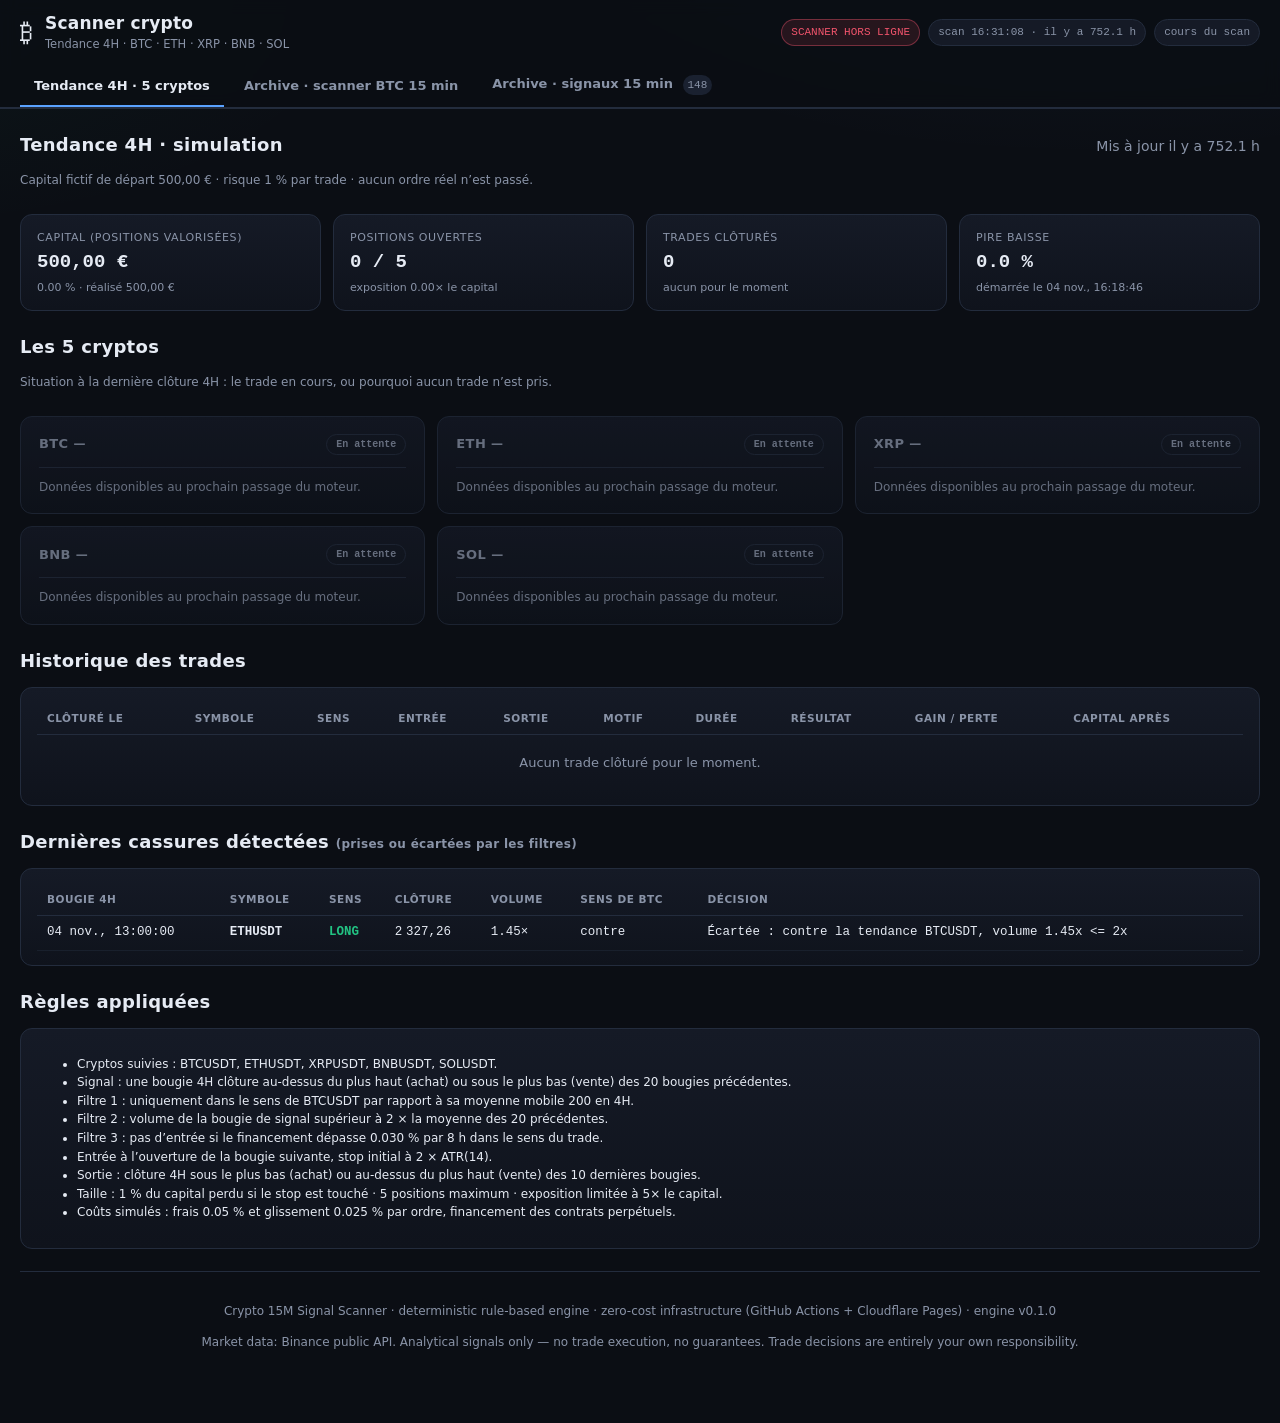
==== frontend/index.html @ 5cc89d65 "feat(dashboard): Tendance 4H as main tab with per-crypto trade cards; 15-min views archived" ====
<!DOCTYPE html>
<html lang="fr">
<head>
<meta charset="UTF-8">
<meta http-equiv="Content-Security-Policy" content="default-src 'none'; script-src 'self'; style-src 'self' 'unsafe-inline'; connect-src 'self' https://raw.githubusercontent.com https://fapi.binance.com https://www.binance.com; img-src 'self' data:; font-src 'self'; manifest-src 'self'; base-uri 'none'; form-action 'none'; object-src 'none'; frame-src 'none'; worker-src 'none'">
<meta name="referrer" content="no-referrer">
<meta name="data-source" content="https://raw.githubusercontent.com/cfr6fpxy8c-svg/TR_opti/main/frontend/data/">
<meta name="viewport" content="width=device-width, initial-scale=1.0">
<title>Scanner crypto — Tendance 4H</title>
<meta name="description" content="Rule-based multi-timeframe crypto signal scanner. Analytical signals only — not financial advice.">
<link rel="stylesheet" href="styles.css">
<link rel="manifest" href="manifest.webmanifest">
<link rel="icon" type="image/svg+xml" href="icon.svg">
<meta name="theme-color" content="#0b0e14">
<link rel="icon" href="data:image/svg+xml,<svg xmlns='http://www.w3.org/2000/svg' viewBox='0 0 100 100'><text y='.9em' font-size='90'>📡</text></svg>">
</head>
<body>
<header class="topbar">
  <div class="topbar-inner">
    <div class="brand">
      <span class="brand-icon">₿</span>
      <div>
        <h1>Scanner crypto</h1>
        <p class="brand-sub">Tendance 4H · BTC · ETH · XRP · BNB · SOL</p>
      </div>
    </div>
    <div class="top-status" id="top-status">
      <span class="chip chip-idle" id="chip-health">…</span>
      <span class="chip" id="chip-lastscan">dernier scan —</span>
      <span class="chip" id="chip-price-mode">cours —</span>
    </div>
  </div>
<nav class="view-tabs" aria-label="Navigation principale">
  <button class="view-tab active" id="tab-trend" type="button" aria-selected="true">Tendance 4H · 5 cryptos</button>
  <button class="view-tab" id="tab-analysis" type="button" aria-selected="false">Archive · scanner BTC 15 min</button>
  <button class="view-tab" id="tab-signals" type="button" aria-selected="false">Archive · signaux 15 min <span id="tab-signal-count">0</span></button>
</nav>
</header>

<main class="container">
  <div class="notice hidden" id="preview-notice">
    Data files can't be fetched in this context (opened as an offline file or a sandboxed
    preview). Showing the embedded snapshot instead — live prices still refresh in-browser
    when reachable. Host over HTTP (Cloudflare Pages / GitHub Pages / a local server) for
    fully auto-refreshing data.
  </div>
<div class="tab-view hidden" id="view-analysis">

  <div class="notice warn hidden" id="health-notice"></div>
  <!-- ============ SYSTEM STATUS ============ -->
  <section id="system-status" class="section">
    <div class="section-head">
      <h2>État du système</h2>
      <span class="muted" id="data-updated">Données actualisées —</span>
    </div>
    <div class="grid grid-status status-primary">
      <div class="card stat"><span class="stat-label">Scanner</span><span class="stat-value" id="st-system">—</span><span class="stat-sub" id="st-health-sub">—</span></div>
      <div class="card stat"><span class="stat-label">Dernier scan</span><span class="stat-value" id="st-lastscan">—</span><span class="stat-sub" id="st-jitter">—</span></div>
      <div class="card stat"><span class="stat-label">Prochain créneau théorique</span><span class="stat-value" id="st-nextscan">—</span><span class="stat-sub" id="st-nextscan-sub">Toutes les 15 min</span></div>
      <div class="card stat"><span class="stat-label">Fraîcheur des données</span><span class="stat-value" id="st-fresh">—</span><span class="stat-sub" id="st-fresh-age">—</span></div>
    </div>
    <details class="system-more">
      <summary>Détails techniques du scan</summary>
      <div class="grid system-detail-grid">
        <div class="card stat"><span class="stat-label">Durée</span><span class="stat-value" id="st-duration">—</span><span class="stat-sub" id="st-symbols">—</span></div>
        <div class="card stat"><span class="stat-label">Univers</span><span class="stat-value" id="st-universe">—</span><span class="stat-sub" id="st-universe-src">—</span></div>
        <div class="card stat"><span class="stat-label">API</span><span class="stat-value" id="st-api">—</span><span class="stat-sub" id="st-api-reqs">—</span></div>
        <div class="card stat"><span class="stat-label">Signaux actifs</span><span class="stat-value" id="st-active">—</span><span class="stat-sub" id="st-active-sub">—</span></div>
      </div>
    </details>
  </section>

  <!-- ============ BTC LATEST ANALYSIS ============ -->
  <section id="btc-analysis" class="section">
    <div class="section-head">
      <div><h2>Dernière analyse BTC</h2><p class="muted small">Graphique en bougies de 15 min · données du dernier scan</p></div>
      <span class="muted small" id="chart-updated">En attente du prochain scan</span>
    </div>
    <div class="analysis-layout">
      <div class="card btc-chart-card">
        <div class="chart-heading">
          <div><strong>BTCUSDT</strong><span class="muted small"> · 15 min</span></div>
          <div class="chart-price"><span class="muted small" id="chart-price-label">Clôture analysée</span><strong id="chart-price">—</strong></div>
        </div>
        <div class="candlestick-wrap">
          <svg id="btc-candle-chart" class="candlestick-chart" viewBox="0 0 900 340" role="img" aria-label="Graphique Bitcoin 15 minutes"></svg>
          <div class="empty chart-empty hidden" id="chart-empty">Le graphique apparaîtra après un scan BTC réussi.</div>
        </div>
        <div class="chart-legend">
          <span><i class="legend-swatch up"></i>Hausse</span><span><i class="legend-swatch down"></i>Baisse</span>
          <span id="chart-source">Source —</span>
        </div>
      </div>
      <aside class="card setup-card">
        <div class="setup-title-row"><h3>Setup détecté</h3><span id="setup-state" class="setup-state">—</span></div>
        <div class="score-block">
          <div><span class="muted small">Score de confluence</span><div class="score-value" id="latest-score">—</div></div>
          <span class="score-tier" id="latest-tier">—</span>
        </div>
        <div class="score-track"><span id="latest-score-fill"></span></div>
        <p class="muted small score-note">Indice de qualité du setup, pas une probabilité de gain.</p>
        <div class="trade-levels">
          <div class="trade-level entry"><span>Entrée / déclencheur</span><strong id="latest-entry">—</strong><small id="latest-entry-zone">Zone d’entrée —</small></div>
          <div class="trade-level tp"><span>Take profit</span><strong id="latest-tp">—</strong></div>
          <div class="trade-level sl"><span>Stop loss</span><strong id="latest-sl">—</strong></div>
        </div>
        <div class="setup-foot"><span>Risque / rendement</span><strong id="latest-rr">—</strong></div>
        <p class="setup-explanation" id="setup-explanation">Aucun setup validé lors du dernier scan.</p>
      </aside>
    </div>
    <div class="metric-strip" id="current-metrics">
      <div class="metric-pill"><span>RSI 15m</span><strong id="metric-rsi">—</strong></div>
      <div class="metric-pill"><span>ADX 15m</span><strong id="metric-adx">—</strong></div>
      <div class="metric-pill"><span>ATR 15m</span><strong id="metric-atr">—</strong></div>
      <div class="metric-pill"><span>Volume relatif</span><strong id="metric-relvol">—</strong></div>
      <div class="metric-pill"><span>Régime 4h</span><strong id="metric-regime">—</strong></div>
      <div class="metric-pill"><span>Biais 4h / 1h</span><strong id="metric-bias">—</strong></div>
    </div>
    <details class="analysis-details" id="indicator-details">
      <summary>Voir le détail des calculs et de la structure</summary>
      <div class="table-wrap">
        <table class="table compact indicator-table">
          <thead><tr><th>Unité</th><th>EMA 20</th><th>EMA 50</th><th>EMA 200</th><th>RSI</th><th>ADX</th><th>DI+ / DI−</th><th>ATR</th><th>ATR %</th><th>Vol. relatif</th><th>VWAP</th></tr></thead>
          <tbody id="latest-indicators-body"></tbody>
        </table>
      </div>
      <div class="structure-summary" id="latest-structure">Structure —</div>
    </details>
  </section>

  <details class="advanced-panel section" id="advanced-dashboard">
    <summary><span>Tout l’historique et les métriques</span><small>Signaux, performances, screener, méthodologie et journaux</small></summary>

  <!-- ============ MARKET OVERVIEW ============ -->
  <section id="market-overview" class="section">
    <div class="section-head"><h2>2 · Market Overview <span class="muted small">(4H regime breadth across the universe)</span></h2></div>
    <div class="grid grid-overview">
      <div class="card overview-breadth">
        <h3>4H Regime Breadth</h3>
        <div class="breadth-bar" id="breadth-bar"></div>
        <div class="breadth-legend" id="breadth-legend"></div>
      </div>
      <div class="card overview-top">
        <h3>Top Liquidity (24h quote volume)</h3>
        <ol class="top-list" id="top-volume"></ol>
      </div>
    </div>
  </section>

  <!-- ============ SCREENER ============ -->
  <section id="screener" class="section">
    <div class="section-head">
      <h2>3 · Universe Screener <span class="muted small">(top-100 snapshot from the last scan)</span></h2>
      <input type="search" id="screener-search" placeholder="Filter symbol…">
    </div>
    <div class="card">
      <div class="screener-legend" id="screener-meta"></div>
      <div class="table-wrap screener-wrap">
        <table class="table compact" id="screener-table">
          <thead><tr>
            <th data-k="rank" class="sortable">#</th>
            <th data-k="symbol" class="sortable">Symbol</th>
            <th data-k="price" class="sortable num">Price</th>
            <th data-k="bias1d" class="sortable">1D</th>
            <th data-k="bias4h" class="sortable">4H</th>
            <th data-k="bias1h" class="sortable">1H</th>
            <th data-k="regime" class="sortable">Regime</th>
            <th data-k="rsi" class="sortable num">RSI</th>
            <th data-k="adx" class="sortable num">ADX</th>
            <th data-k="atrPercent" class="sortable num">ATR%</th>
            <th data-k="relVolume" class="sortable num">RelVol</th>
            <th data-k="fundingRatePct" class="sortable num">Funding%/8h</th>
          </tr></thead>
          <tbody></tbody>
        </table>
        <div class="empty small hidden" id="screener-empty">Screener appears after the first scan writes a universe snapshot.</div>
      </div>
    </div>
  </section>

  <!-- ============ ACTIVE SIGNALS ============ -->
  <section id="active-signals" class="section">
    <div class="section-head">
      <h2>4 · Active Signals</h2>
      <div class="filter-pills" id="active-filter">
        <button class="pill active" data-q="A+">A+</button>
        <button class="pill active" data-q="A">A</button>
        <button class="pill active" data-q="B+">B+</button>
        <button class="pill active" data-q="B">B</button>
        <button class="pill active" data-q="C">C</button>
      </div>
    </div>
    <div id="active-empty" class="card empty hidden">No active signals. The engine publishes only
      high-confluence setups (score ≥ 80) — an empty board means no qualifying structure right now.
      Zero forced signals is by design.</div>
    <div class="signal-grid" id="active-grid"></div>

    <!-- Why zero? The funnel below is the answer. Without it "no signals"
         is indistinguishable from "engine broken". -->
    <details class="card funnel-card" id="funnel-card">
      <summary>Why were there no signals? — last scan rejection funnel</summary>
      <p class="muted small" id="funnel-intro">—</p>
      <table class="table compact" id="funnel-table">
        <thead><tr><th>Gate (in evaluation order)</th><th class="num">Rejected</th><th class="num">Survivors</th></tr></thead>
        <tbody></tbody>
      </table>
      <p class="muted small">Each gate only sees what survived the one above it. The gate that
        drops the most is the one actually constraining the system — tune that one, not the
        thresholds further down.</p>
    </details>
  </section>

  <!-- ============ RECENT SIGNALS ============ -->
  <section id="recent-signals" class="section">
    <div class="section-head"><h2>5 · Recent Signals <span class="muted small">(latest 10, any status)</span></h2></div>
    <div class="card table-wrap">
      <table class="table compact" id="recent-table">
        <thead><tr><th>Time</th><th>Symbol</th><th>Dir</th><th>Quality</th><th>Trigger</th><th>TP</th><th>SL</th><th>RR</th><th>Status</th></tr></thead>
        <tbody></tbody>
      </table>
      <div class="empty small hidden" id="recent-empty">No signals generated yet — history builds as scans run every 15 minutes.</div>
    </div>
  </section>

  <!-- ============ PERFORMANCE ============ -->
  <section id="performance" class="section">
    <div class="section-head">
      <h2>6 · Performance</h2>
      <div class="filter-pills" id="perf-range">
        <button class="pill active" data-range="7">7D</button>
        <button class="pill" data-range="30">30D</button>
        <button class="pill" data-range="90">90D</button>
        <button class="pill" data-range="0">ALL</button>
      </div>
    </div>
    <div class="grid grid-perf">
      <div class="card stat"><span class="stat-label">Total Signals</span><span class="stat-value" id="pf-total">—</span><span class="stat-sub" id="pf-waiting">—</span></div>
      <div class="card stat"><span class="stat-label">Resolved Trades</span><span class="stat-value" id="pf-resolved">—</span><span class="stat-sub" id="pf-split">—</span></div>
      <div class="card stat"><span class="stat-label">Win Rate</span><span class="stat-value" id="pf-winrate">—</span><span class="stat-sub" id="pf-winrate-n">—</span></div>
      <div class="card stat"><span class="stat-label">Profit Factor</span><span class="stat-value" id="pf-pf">—</span><span class="stat-sub">ΣR won ÷ |ΣR lost|</span></div>
      <div class="card stat"><span class="stat-label">Average RR</span><span class="stat-value" id="pf-rr">—</span><span class="stat-sub" id="pf-score">—</span></div>
      <div class="card stat"><span class="stat-label">Streaks (W / L)</span><span class="stat-value" id="pf-streaks">—</span><span class="stat-sub" id="pf-times">—</span></div>
    </div>
    <div class="grid grid-charts">
      <div class="card chart-card"><h3>Cumulative resolved trades (R)</h3><div id="chart-equity" class="chart"></div></div>
      <div class="card chart-card"><h3>Win / loss distribution by quality</h3><div id="chart-quality" class="chart"></div></div>
      <div class="card chart-card"><h3>LONG vs SHORT</h3><div id="chart-direction" class="chart"></div></div>
      <div class="card chart-card"><h3>Outcome mix</h3><div id="chart-outcomes" class="chart"></div></div>
    </div>
    <div class="grid grid-perf" style="margin-top:12px">
      <div class="card stat"><span class="stat-label">Expectancy</span><span class="stat-value" id="pf-expectancy">—</span><span class="stat-sub">mean R per resolved trade</span></div>
      <div class="card stat"><span class="stat-label">Max Drawdown</span><span class="stat-value" id="pf-maxdd">—</span><span class="stat-sub">peak-to-trough, R (all-time)</span></div>
      <div class="card stat"><span class="stat-label">R Sharpe</span><span class="stat-value" id="pf-sharpe">—</span><span class="stat-sub">mean R ÷ std R (per-trade)</span></div>
      <div class="card stat"><span class="stat-label">Avg Slippage</span><span class="stat-value" id="pf-slip">—</span><span class="stat-sub" id="pf-slip-n">trigger vs fill, gap opens</span></div>
      <div class="card stat"><span class="stat-label">Monte Carlo (50th)</span><span class="stat-value" id="pf-mc">—</span><span class="stat-sub" id="pf-mc-sub">bootstrap of past R · not a prediction</span></div>
      <div class="card stat"><span class="stat-label">Max DD (95th pct)</span><span class="stat-value" id="pf-mcdd">—</span><span class="stat-sub">bootstrap distribution of drawdown</span></div>
    </div>
    <div class="card" style="margin-top:12px">
      <h3>Score calibration — historical win rate by quality tier (Wilson 95% CI)</h3>
      <div class="table-wrap">
        <table class="table compact" id="calibration-table">
          <thead><tr><th>Tier</th><th>Signals</th><th>Resolved</th><th>Wins</th><th>Losses</th><th>Win rate</th><th>95% CI (Wilson)</th></tr></thead>
          <tbody></tbody>
        </table>
      </div>
      <p class="muted small">Descriptive statistics of PAST outcomes per tier. Small samples are
        statistically meaningless — the CI shows the honest uncertainty. This is NOT a probability
        of future wins.</p>
    </div>
    <p class="muted small">Win rate = wins ÷ (wins + losses). WAITING / EXPIRED / AMBIGUOUS / CANCELLED
      signals are excluded from the denominator. Sample sizes are shown — small samples are not
      statistically meaningful. No probability claims are made.</p>
  </section>

  <!-- ============ METHODOLOGY ============ -->
  <section id="methodology" class="section">
    <div class="section-head"><h2>8 · Methodology</h2></div>
    <div class="card methodology">
      <details open><summary>Timeframe model</summary>
        <p><strong>4H — macro regime.</strong> EMA 20/50/200 stack + ADX classify each pair as
        TRENDING_UP / TRENDING_DOWN / RANGING / MIXED. RANGING markets are hard-rejected.
        <strong>1H — directional confirmation.</strong> The same stack must agree with the trade
        direction. <strong>15M — signal generation.</strong> All entries, stops and targets are
        derived from 15M structure. 5M is never used as a primary timeframe.</p></details>
      <details><summary>Market structure (swing → BOS / CHoCH)</summary>
        <p>Swing highs/lows are 2-bar fractals, only usable once <em>confirmed</em> two bars later
        (strictly no lookahead). A <strong>BOS</strong> is a <em>close</em> beyond the most recent
        confirmed swing in the trend direction (continuation). A <strong>CHoCH</strong> is a close
        against the established trend (character change). Wick breaks never count. HH/HL/LH/LL and
        equal-high/low pools (ATR tolerance) map the structure sequence.</p></details>
      <details><summary>Liquidity sweep</summary>
        <p>A candle wicks beyond a prior confirmed swing high/low (excursion ≤ 1× ATR) but
        <em>closes back</em> on the original side — a stop-hunt rejection proxy. Real
        breakout-and-acceptance is not classified as a sweep.</p></details>
      <details><summary>Displacement · Fair Value Gap · Order Block</summary>
        <p><strong>Displacement:</strong> candle body ≥ 1.5× ATR (institutional imbalance proxy).
        <strong>FVG (3-candle model):</strong> candle-3 low leaves a gap above candle-1 high
        (bullish) or below its low (bearish); gaps smaller than 0.1× ATR are ignored.
        <strong>Order Block:</strong> the last opposite-colour candle before a displacement that
        broke structure; zone = that candle's full range. These are price-action proxies — the
        system does not claim to see real institutional orders.</p></details>
      <details><summary>Entry, stop, target</summary>
        <p>Signals are <em>limit-of-intention</em> style: LONG trigger = confirmation-candle high
        + 0.1× ATR (buy-stop); entry zone = trigger − 0.5× ATR → trigger. A signal stays
        WAITING_TRIGGER until real price trades through the trigger. Stop = swept invalidation
        structure ± 0.5× ATR buffer (never a fixed percentage; rejected if &gt; 3.5× ATR).
        Targets are the nearest <em>real</em> swing-liquidity levels offering RR ≥ 2.5, preferring
        ≥ 3R when structure allows. Setups whose nearest realistic liquidity cannot fund the RR
        are rejected — TP is never fabricated.</p></details>
      <details><summary>Confluence scoring (100 points)</summary>
        <p>HTF alignment 20 · market structure 20 · liquidity/SMC 20 · momentum 15 · volume 10 ·
        volatility 5 · risk/reward 10. Tiers: <strong>A+ ≥ 90, A ≥ 85, B+ ≥ 80</strong> — anything
        below 80 is never published. The score ranks confluence quality; it is NOT a win
        probability.</p>
        <p><strong>Weighted mode (active):</strong> the SMC gates above become points instead of
        rejections, plus 10 context points (1D bias, session), rescaled to 100. The best-scoring
        direction is proposed when the score reaches 50 (tiers <strong>B ≥ 70, C ≥ 50</strong>), with a
        structural target (RR ≥ 1.5) or a fixed 2R target. The % shown on a proposal is the
        historical win rate of its tier, with its sample size.</p></details>
      <details><summary>Hard rejection rules</summary>
        <p>Regardless of score, a setup is rejected when: 4H and 1H both oppose the direction;
        RR &lt; 2.5; 4H regime is RANGING; ADX &lt; 15 with no emerging-trend evidence (DI aligned
        + ADX rising / DI spread ≥ 3); relative volume &lt; 1.2×; stop distance abnormal; entry
        pressed against major opposing structure; price has already displaced too far (late
        entry); data stale or candles missing; the symbol already has an active same-direction
        signal; a duplicate setup is inside the cooldown window; or any data-integrity check
        fails. Signals can never depend on future candles (replay-verified).</p></details>
      <details><summary>Lifecycle &amp; outcome engine</summary>
        <p>WAITING_TRIGGER → TRIGGERED (price trades the trigger; gap opens fill at the open) →
        WIN (TP) / LOSS (SL) / AMBIGUOUS (both touched in one candle and 1-minute data cannot
        determine order — never counted as a win) / CANCELLED (max holding 4h) / EXPIRED (no
        trigger within 12 × 15m candles). Signals are immutable after generation: entry, trigger,
        SL and TP are never rewritten (no repainting).</p></details>
      <details><summary>Data source &amp; failure policy</summary>
        <p>Binance USDⓈ-M public market data only (no API key, no account access). If data cannot
        be retrieved, the scan is marked degraded/failed, previous valid data is retained, and no
        simulated values are ever produced. Frontend prices are labelled LIVE only when the
        browser successfully refreshed them from the exchange.</p></details>
      <p class="muted">This system provides analytical signals only and does not guarantee profitability.</p>
    </div>
  </section>

  <!-- ============ SYSTEM LOGS ============ -->
  <section id="system-logs" class="section">
    <div class="section-head"><h2>9 · System Logs <span class="muted small">(latest scan events)</span></h2></div>
    <div class="card log-box"><pre id="log-box">—</pre></div>
  </section>

  </details>

</div>

<div class="tab-view hidden" id="view-signals">
  <section id="signal-history" class="section">
    <div class="section-head">
      <div><h2>Historique des signaux</h2><p class="muted small">Chaque setup publié et son évolution simulée à partir des bougies Binance.</p></div>
      <strong class="history-total" id="history-count">0 signal</strong>
    </div>
    <div class="card">
      <div class="history-controls">
        <input type="search" id="hist-search" placeholder="Filtrer par symbole…">
        <div class="filter-pills" id="hist-direction">
          <button class="pill active" data-d="all">Tous</button>
          <button class="pill" data-d="long">LONG</button>
          <button class="pill" data-d="short">SHORT</button>
        </div>
        <div class="filter-pills" id="hist-quality">
          <button class="pill active" data-q="all">Toutes qualités</button>
          <button class="pill" data-q="A+">A+</button>
          <button class="pill" data-q="A">A</button>
          <button class="pill" data-q="B+">B+</button>
          <button class="pill" data-q="B">B</button>
          <button class="pill" data-q="C">C</button>
        </div>
        <div class="filter-pills" id="hist-outcome">
          <button class="pill active" data-o="all">Tous résultats</button>
          <button class="pill" data-o="WIN">TP atteint</button>
          <button class="pill" data-o="LOSS">SL touché</button>
          <button class="pill" data-o="EXPIRED">Expiré</button>
          <button class="pill" data-o="AMBIGUOUS">Indéterminé</button>
        </div>
        <div class="filter-pills" id="hist-range">
          <button class="pill" data-range="7">7 j</button>
          <button class="pill" data-range="30">30 j</button>
          <button class="pill" data-range="90">90 j</button>
          <button class="pill active" data-range="0">Tout</button>
        </div>
        <button class="pill" id="csv-export" title="Exporter les signaux filtrés au format CSV">⬇ Export CSV</button>
      </div>
      <div class="table-wrap">
        <table class="table" id="history-table">
          <thead><tr>
            <th>Créé le</th><th>Symbole</th><th>Sens</th><th>Score</th><th>Qualité</th>
            <th>Entrée</th><th>Zone d’entrée</th><th>TP</th><th>SL</th><th>R/R</th>
            <th>État</th><th>Résultat simulé</th><th>Durée</th>
          </tr></thead>
          <tbody></tbody>
        </table>
        <div class="empty small hidden" id="history-empty">Aucun signal pour le moment. Le tableau se remplira lorsqu’un setup validera les règles.</div>
      </div>
      <div class="muted small history-footnote">Les résultats sont simulés sur les données de marché ; aucun ordre réel n’est passé. « Indéterminé » signifie que TP et SL ont été touchés dans la même bougie sans ordre résolvable.</div>
    </div>
  </section>
</div>

<div class="tab-view" id="view-trend">
  <section id="trend-summary" class="section">
    <div class="section-head">
      <div><h2>Tendance 4H · simulation</h2>
        <p class="muted small" id="trend-subtitle">Capital fictif · aucun ordre réel n’est passé.</p></div>
      <span class="muted" id="trend-updated">—</span>
    </div>
    <div class="notice hidden" id="trend-notice"></div>
    <div class="grid grid-status">
      <div class="card stat"><span class="stat-label">Capital (positions valorisées)</span><span class="stat-value" id="tr-equity">—</span><span class="stat-sub" id="tr-equity-sub">—</span></div>
      <div class="card stat"><span class="stat-label">Positions ouvertes</span><span class="stat-value" id="tr-open">—</span><span class="stat-sub" id="tr-open-sub">—</span></div>
      <div class="card stat"><span class="stat-label">Trades clôturés</span><span class="stat-value" id="tr-trades">—</span><span class="stat-sub" id="tr-trades-sub">—</span></div>
      <div class="card stat"><span class="stat-label">Pire baisse</span><span class="stat-value" id="tr-dd">—</span><span class="stat-sub" id="tr-started">—</span></div>
    </div>
  </section>

  <section id="trend-cryptos" class="section">
    <div class="section-head">
      <div><h2>Les 5 cryptos</h2>
        <p class="muted small">Situation à la dernière clôture 4H : le trade en cours, ou pourquoi aucun trade n’est pris.</p></div>
    </div>
    <div class="signal-grid" id="trend-cryptos-grid"></div>
  </section>

  <section id="trend-journal" class="section">
    <div class="section-head"><h2>Historique des trades</h2></div>
    <div class="card table-wrap">
      <table class="table" id="trend-trades-table">
        <thead><tr><th>Clôturé le</th><th>Symbole</th><th>Sens</th><th>Entrée</th><th>Sortie</th>
          <th>Motif</th><th>Durée</th><th>Résultat</th><th>Gain / perte</th><th>Capital après</th></tr></thead>
        <tbody></tbody>
      </table>
      <div class="empty small hidden" id="trend-trades-empty">Aucun trade clôturé pour le moment.</div>
    </div>
  </section>

  <section id="trend-evaluations" class="section">
    <div class="section-head"><h2>Dernières cassures détectées <span class="muted small">(prises ou écartées par les filtres)</span></h2></div>
    <div class="card table-wrap">
      <table class="table" id="trend-evaluations-table">
        <thead><tr><th>Bougie 4H</th><th>Symbole</th><th>Sens</th><th>Clôture</th><th>Volume</th>
          <th>Sens de BTC</th><th>Décision</th></tr></thead>
        <tbody></tbody>
      </table>
      <div class="empty small hidden" id="trend-evaluations-empty">Aucune cassure détectée depuis le démarrage.</div>
    </div>
  </section>

  <section id="trend-rules" class="section">
    <div class="section-head"><h2>Règles appliquées</h2></div>
    <div class="card"><ul class="small" id="trend-rules-list"></ul></div>
  </section>
</div>

  <footer class="footer">
    <p>Crypto 15M Signal Scanner · deterministic rule-based engine · zero-cost infrastructure
      (GitHub Actions + Cloudflare Pages) · <span id="ft-version"></span></p>
    <p class="muted small">Market data: Binance public API. Analytical signals only — no trade
      execution, no guarantees. Trade decisions are entirely your own responsibility.</p>
  </footer>
</main>

<script src="app.js"></script>
</body>
</html>
---- frontend/styles.css ----
/* Crypto 15M Signal Scanner — dark professional theme (no external assets) */
:root {
  --bg: #0b0e14;
  --bg-2: #0f131c;
  --card: #151a26;
  --card-2: #1a2130;
  --line: #232c3d;
  --text: #e6ebf4;
  --muted: #8a94a8;
  --green: #22c383;
  --green-dim: rgba(34, 195, 131, .12);
  --red: #f0546c;
  --red-dim: rgba(240, 84, 108, .12);
  --amber: #f5b95c;
  --amber-dim: rgba(245, 185, 92, .12);
  --blue: #5aa2ff;
  --blue-dim: rgba(90, 162, 255, .12);
  --violet: #a78bfa;
  --gold: #ffd166;
  --font: "Inter", "Segoe UI", system-ui, -apple-system, Roboto, "Helvetica Neue", Arial, sans-serif;
  --mono: "JetBrains Mono", "SFMono-Regular", Consolas, "Liberation Mono", Menlo, monospace;
}

* { box-sizing: border-box; }
html { scroll-behavior: smooth; }
body {
  margin: 0;
  font-family: var(--font);
  background:
    radial-gradient(1100px 500px at 85% -10%, rgba(90, 162, 255, .07), transparent 60%),
    radial-gradient(900px 420px at -10% 0%, rgba(34, 195, 131, .05), transparent 55%),
    var(--bg);
  color: var(--text);
  font-size: 14px;
  line-height: 1.55;
}

/* ---------------- top bar ---------------- */
.topbar {
  position: sticky; top: 0; z-index: 50;
  background: rgba(11, 14, 20, .88);
  backdrop-filter: blur(8px);
  border-bottom: 1px solid var(--line);
}
.topbar-inner {
  max-width: 1280px; margin: 0 auto; padding: 10px 20px;
  display: flex; align-items: center; justify-content: space-between; gap: 14px; flex-wrap: wrap;
}
.brand { display: flex; align-items: center; gap: 12px; }
.brand-icon { font-size: 26px; }
.brand h1 { font-size: 17px; margin: 0; letter-spacing: .2px; }
.brand-sub { margin: 0; color: var(--muted); font-size: 11.5px; }
.top-status { display: flex; gap: 8px; flex-wrap: wrap; }
.view-tabs { max-width: 1280px; margin: 0 auto; padding: 0 20px; display: flex; gap: 6px; border-bottom: 1px solid var(--line); }
.view-tab { position: relative; border: 0; border-bottom: 2px solid transparent; padding: 11px 14px 10px; background: transparent; color: var(--muted); font: 600 13px var(--font); cursor: pointer; }
.view-tab:hover, .view-tab.active { color: var(--text); }
.view-tab.active { border-bottom-color: var(--blue); }
.view-tab span { display: inline-grid; place-items: center; min-width: 20px; height: 20px; margin-left: 5px; padding: 0 5px; border-radius: 10px; background: var(--card-2); color: var(--muted); font: 11px var(--mono); }
.view-tab.active span { color: var(--blue); }
.history-total { color: var(--blue); font: 600 12px var(--mono); }
.history-footnote { margin-top: 12px; }
.chip {
  font-family: var(--mono); font-size: 11px; padding: 4px 9px; border-radius: 999px;
  border: 1px solid var(--line); background: var(--card); color: var(--muted); white-space: nowrap;
}
.chip-ok { color: var(--green); border-color: rgba(34,195,131,.4); background: var(--green-dim); }
.chip-warn { color: var(--amber); border-color: rgba(245,185,92,.4); background: var(--amber-dim); }
.chip-bad { color: var(--red); border-color: rgba(240,84,108,.4); background: var(--red-dim); }
.chip-idle { color: var(--muted); }

/* ---------------- layout ---------------- */
.container { max-width: 1280px; margin: 0 auto; padding: 22px 20px 60px; }
.section { margin-bottom: 34px; }
.section-head {
  display: flex; align-items: baseline; justify-content: space-between;
  gap: 12px; flex-wrap: wrap; margin-bottom: 12px;
}
.section-head h2 { font-size: 16px; margin: 0; letter-spacing: .3px; }
.muted { color: var(--muted); }
.small { font-size: 12px; }
.hidden { display: none !important; }

.notice {
  border: 1px solid var(--line); border-left: 3px solid var(--blue);
  background: var(--blue-dim); border-radius: 8px;
  padding: 10px 14px; margin-bottom: 14px; font-size: 12.5px; color: #c7d4ea;
}
.notice.warn { border-left-color: var(--amber); background: var(--amber-dim); color: #f0d9b8; }
.notice.disclaimer { border-left-color: var(--violet); background: rgba(167,139,250,.08); color: #cfc6f2; }

.grid { display: grid; gap: 12px; }
.grid-status { grid-template-columns: repeat(4, 1fr); }
.grid-overview { grid-template-columns: 3fr 2fr; }
.grid-perf { grid-template-columns: repeat(6, 1fr); }
.grid-charts { grid-template-columns: repeat(2, 1fr); margin-top: 12px; }

.card {
  background: linear-gradient(180deg, var(--card), var(--bg-2));
  border: 1px solid var(--line); border-radius: 12px; padding: 14px 16px;
}
.card h3 { margin: 0 0 10px; font-size: 13px; color: var(--muted); font-weight: 600; letter-spacing: .4px; text-transform: uppercase; }

.stat { display: flex; flex-direction: column; gap: 2px; }
.stat-label { font-size: 11px; text-transform: uppercase; letter-spacing: .6px; color: var(--muted); }
.stat-value { font-size: 19px; font-weight: 700; font-family: var(--mono); }
.stat-sub { font-size: 11px; color: var(--muted); }

/* ---------------- market overview ---------------- */
.breadth-bar { display: flex; height: 26px; border-radius: 7px; overflow: hidden; border: 1px solid var(--line); }
.breadth-bar .seg { display: flex; align-items: center; justify-content: center; font-size: 11px; font-family: var(--mono); color: #0b0e14; font-weight: 700; min-width: 0; white-space: nowrap; overflow: hidden; }
.breadth-legend { display: flex; gap: 14px; margin-top: 8px; font-size: 12px; color: var(--muted); flex-wrap: wrap; }
.dot { display: inline-block; width: 9px; height: 9px; border-radius: 3px; margin-right: 5px; }
.top-list { margin: 0; padding-left: 0; list-style: none; counter-reset: top; }
.top-list li {
  display: flex; justify-content: space-between; padding: 5px 0;
  border-bottom: 1px dashed var(--line); font-family: var(--mono); font-size: 12.5px;
}
.top-list li:last-child { border-bottom: 0; }
.top-list .rank { color: var(--muted); margin-right: 8px; }

/* ---------------- signal cards ---------------- */
.signal-grid { display: grid; grid-template-columns: repeat(auto-fill, minmax(330px, 1fr)); gap: 12px; }
.sig-card { border-radius: 12px; border: 1px solid var(--line); background: linear-gradient(180deg, var(--card), var(--bg-2)); overflow: hidden; }
.sig-card.long { border-color: rgba(34, 195, 131, .35); }
.sig-card.short { border-color: rgba(240, 84, 108, .35); }
.sig-head { display: flex; align-items: center; justify-content: space-between; padding: 10px 14px; border-bottom: 1px solid var(--line); }
.sig-symbol { font-family: var(--mono); font-weight: 700; font-size: 15px; letter-spacing: .4px; }
.sig-dir { font-family: var(--mono); font-size: 11px; font-weight: 800; padding: 3px 9px; border-radius: 6px; }
.long .sig-dir { background: var(--green-dim); color: var(--green); }
.short .sig-dir { background: var(--red-dim); color: var(--red); }
.sig-quality { font-family: var(--mono); font-size: 12px; font-weight: 800; padding: 3px 9px; border-radius: 6px; border: 1px solid; }
.q-A\+ { color: var(--gold); border-color: rgba(255, 209, 102, .5); background: rgba(255,209,102,.08); }
.q-A { color: var(--green); border-color: rgba(34,195,131,.5); background: var(--green-dim); }
.q-B\+ { color: var(--blue); border-color: rgba(90,162,255,.5); background: var(--blue-dim); }
.q-B { color: var(--amber); border-color: rgba(245,185,92,.5); background: var(--amber-dim); }
.q-C { color: var(--muted); border-color: var(--line); }

.sig-price-row { display: flex; gap: 10px; padding: 10px 14px; }
.price-box { flex: 1; border: 1px solid var(--line); border-radius: 9px; padding: 8px 10px; background: var(--card-2); }
.price-box .lbl { font-size: 10px; text-transform: uppercase; letter-spacing: .5px; color: var(--muted); display: flex; justify-content: space-between; }
.price-box .val { font-family: var(--mono); font-size: 15px; font-weight: 700; margin-top: 2px; }
.price-box .sub { font-size: 10.5px; color: var(--muted); font-family: var(--mono); }
.trigger-gap { color: var(--muted); font-family: var(--mono); font-size: 11px; margin-top: 3px; }

.sig-levels { padding: 4px 14px 10px; display: grid; grid-template-columns: 1fr 1fr 1fr; gap: 8px; }
.lvl { border-radius: 8px; padding: 7px 9px; border: 1px solid var(--line); background: var(--card-2); }
.lvl .lbl { font-size: 10px; color: var(--muted); text-transform: uppercase; letter-spacing: .5px; }
.lvl .val { font-family: var(--mono); font-size: 13px; font-weight: 600; }
.lvl.tp .val { color: var(--green); }
.lvl.sl .val { color: var(--red); }
.lvl.rr .val { color: var(--amber); }

.sig-meta { padding: 8px 14px; border-top: 1px solid var(--line); display: flex; flex-wrap: wrap; gap: 6px; }
.tag { font-family: var(--mono); font-size: 10.5px; padding: 3px 8px; border-radius: 5px; background: var(--card-2); border: 1px solid var(--line); color: var(--muted); }
.tag b { color: var(--text); font-weight: 600; }
.tag.on { color: var(--green); border-color: rgba(34,195,131,.35); }
.tag.off { opacity: .6; }
.sig-status { padding: 8px 14px 12px; display: flex; justify-content: space-between; align-items: center; }
.status-badge { font-family: var(--mono); font-size: 11.5px; font-weight: 800; padding: 4px 10px; border-radius: 6px; }
.st-WAITING_TRIGGER { background: var(--blue-dim); color: var(--blue); }
.st-TRIGGERED { background: var(--amber-dim); color: var(--amber); }
.st-WIN { background: var(--green-dim); color: var(--green); }
.st-LOSS { background: var(--red-dim); color: var(--red); }
.st-EXPIRED, .st-CANCELLED, .st-AMBIGUOUS { background: var(--card-2); color: var(--muted); }
.sig-time { font-size: 10.5px; color: var(--muted); font-family: var(--mono); }

/* ---------------- tables ---------------- */
.table-wrap { overflow-x: auto; }
.table { width: 100%; border-collapse: collapse; font-size: 12.5px; }
.table th {
  text-align: left; font-size: 10.5px; text-transform: uppercase; letter-spacing: .5px;
  color: var(--muted); padding: 8px 10px; border-bottom: 1px solid var(--line); white-space: nowrap;
}
.table td { padding: 7px 10px; border-bottom: 1px solid rgba(35, 44, 61, .5); white-space: nowrap; font-family: var(--mono); }
.table tbody tr:hover { background: rgba(90, 162, 255, .04); }
.table .num { text-align: right; }
.table.compact td, .table.compact th { padding: 6px 8px; }
.dir-l { color: var(--green); font-weight: 700; }
.dir-s { color: var(--red); font-weight: 700; }
.empty { color: var(--muted); font-size: 13px; padding: 18px; text-align: center; }

/* ---------------- controls ---------------- */
.filter-pills { display: flex; gap: 6px; flex-wrap: wrap; }
.pill {
  font-family: var(--mono); font-size: 11px; padding: 4px 11px; cursor: pointer;
  border-radius: 999px; border: 1px solid var(--line); background: var(--card); color: var(--muted);
  transition: all .15s;
}
.pill:hover { border-color: var(--blue); color: var(--text); }
.pill.active { background: var(--blue-dim); border-color: var(--blue); color: var(--blue); font-weight: 700; }
.history-controls { display: flex; gap: 10px; flex-wrap: wrap; align-items: center; margin-bottom: 12px; }
#hist-search {
  background: var(--card-2); border: 1px solid var(--line); color: var(--text);
  border-radius: 8px; padding: 7px 12px; font-family: var(--mono); font-size: 12px; width: 180px; outline: none;
}
#hist-search:focus { border-color: var(--blue); }
#history-count { padding: 8px 2px 0; }

/* ---------------- charts ---------------- */
.chart-card .chart { min-height: 190px; }
.chart svg { width: 100%; height: 190px; display: block; }
.chart .axis-label { font-size: 10px; fill: var(--muted); font-family: var(--mono); }
.chart .bar-label { font-size: 10px; fill: var(--text); font-family: var(--mono); }
.chart .grid-line { stroke: var(--line); stroke-width: 1; stroke-dasharray: 3 4; }
.chart .zero-line { stroke: var(--muted); stroke-width: 1; }

/* ---------------- methodology & logs ---------------- */
.methodology details { border-bottom: 1px solid var(--line); padding: 8px 0; }
.methodology summary { cursor: pointer; font-weight: 600; font-size: 13.5px; color: var(--text); }
.methodology p { color: var(--muted); font-size: 13px; margin: 8px 0; }
.log-box { background: #0a0d13; }
.log-box pre {
  margin: 0; font-family: var(--mono); font-size: 11.5px; line-height: 1.7;
  color: #9fb0c8; max-height: 340px; overflow-y: auto; white-space: pre-wrap;
}
.log-box .lv-info { color: var(--muted); }
.log-box .lv-warn { color: var(--amber); }
.log-box .lv-error { color: var(--red); }

.footer { border-top: 1px solid var(--line); padding-top: 18px; text-align: center; font-size: 12px; color: var(--muted); }

/* ---------------- responsive ---------------- */
@media (max-width: 1080px) {
  .grid-status { grid-template-columns: repeat(2, 1fr); }
  .grid-perf { grid-template-columns: repeat(3, 1fr); }
  .grid-overview { grid-template-columns: 1fr; }
}
@media (max-width: 640px) {
  .topbar-inner { padding: 10px 14px; }
  .container { padding: 16px 12px 40px; }
  .grid-status, .grid-perf, .grid-charts { grid-template-columns: 1fr; }
  .signal-grid { grid-template-columns: 1fr; }
  .brand h1 { font-size: 15px; }
  .stat-value { font-size: 17px; }
  .top-status { width: 100%; }
}

/* Stale-data mode: when the browser detects the published data is older than
   the scan cadence allows, the whole page is visibly marked so a snapshot is
   never mistaken for a live market view. */
body.data-stale .signal-grid,
body.data-stale #screener,
body.data-stale #market-overview { opacity: .72; }
body.data-stale .notice.warn,
body.data-stale #health-notice {
  border-left: 4px solid var(--red);
  font-weight: 600;
}

/* Rejection funnel */
.funnel-card { padding: 14px 16px; margin-top: 14px; }
.funnel-card summary { cursor: pointer; font-weight: 600; }
.funnel-card .num { text-align: right; font-variant-numeric: tabular-nums; }
.funnel-card table { width: 100%; margin-top: 10px; }

/* Focused BTC view */
.container { max-width: 1440px; }
.section { margin-bottom: 22px; }
.section-head h2 { font-size: 18px; }
.status-primary { grid-template-columns: repeat(4, minmax(0, 1fr)); }
.status-primary .card { min-height: 92px; }
.system-more { margin-top: 9px; }
.system-more > summary,
.analysis-details > summary {
  color: var(--muted); cursor: pointer; font-size: 12px; padding: 5px 2px;
}
.system-detail-grid { grid-template-columns: repeat(4, minmax(0, 1fr)); margin-top: 8px; }
.analysis-layout { display: grid; grid-template-columns: minmax(0, 1.65fr) minmax(300px, .8fr); gap: 14px; }
.btc-chart-card { min-width: 0; padding: 16px 18px 12px; }
.chart-heading { display: flex; justify-content: space-between; align-items: center; gap: 12px; }
.chart-heading > div:first-child strong { font: 700 16px var(--mono); }
.chart-price { display: flex; align-items: baseline; gap: 10px; font-family: var(--mono); }
.chart-price strong { font-size: 21px; }
.candlestick-wrap { position: relative; min-height: 300px; margin-top: 8px; }
.candlestick-chart { display: block; width: 100%; height: 340px; overflow: visible; }
.chart-empty { position: absolute; inset: 0; display: grid; place-items: center; background: rgba(11,14,20,.5); }
.chart-grid-line { stroke: var(--line); stroke-width: 1; stroke-dasharray: 3 5; }
.chart-axis-label { fill: var(--muted); font: 10px var(--mono); }
.candle-up { stroke: var(--green); fill: var(--green); stroke-width: 1.2; }
.candle-down { stroke: var(--red); fill: var(--red); stroke-width: 1.2; }
.chart-live-line { stroke: var(--blue); stroke-width: 1.2; stroke-dasharray: 5 4; }
.chart-entry-line { stroke: var(--amber); stroke-width: 1.2; stroke-dasharray: 5 4; }
.chart-tp-line { stroke: var(--green); stroke-width: 1.2; stroke-dasharray: 5 4; }
.chart-sl-line { stroke: var(--red); stroke-width: 1.2; stroke-dasharray: 5 4; }
.chart-level-label { font-weight: 700; }
.chart-legend { display: flex; flex-wrap: wrap; align-items: center; gap: 14px; color: var(--muted); font-size: 11px; }
.chart-legend span { display: inline-flex; align-items: center; gap: 6px; }
.legend-swatch { width: 9px; height: 9px; border-radius: 2px; display: inline-block; }
.legend-swatch.up { background: var(--green); }
.legend-swatch.down { background: var(--red); }
.setup-card { padding: 17px 18px; }
.setup-title-row { display: flex; align-items: center; justify-content: space-between; gap: 10px; }
.setup-title-row h3 { margin: 0; }
.setup-state { border: 1px solid var(--line); border-radius: 999px; padding: 4px 9px; color: var(--muted); font: 700 10px var(--mono); white-space: nowrap; }
.setup-state.long { color: var(--green); border-color: rgba(34,195,131,.4); background: var(--green-dim); }
.setup-state.short { color: var(--red); border-color: rgba(240,84,108,.4); background: var(--red-dim); }
.setup-state.wait { color: var(--amber); border-color: rgba(245,185,92,.4); background: var(--amber-dim); }
.score-block { display: flex; align-items: center; justify-content: space-between; margin-top: 20px; }
.score-value { font: 700 30px var(--mono); line-height: 1.2; }
.score-tier { color: var(--blue); font: 700 14px var(--mono); }
.score-track { height: 6px; overflow: hidden; border-radius: 99px; background: var(--line); margin-top: 10px; }
.score-track > span { display: block; height: 100%; width: 0; background: var(--muted); transition: width .2s ease; }
.score-track > span.long { background: var(--green); }
.score-track > span.short { background: var(--red); }
.score-note { margin: 7px 0 14px; }
.trade-levels { display: grid; grid-template-columns: 1fr 1fr; gap: 8px; }
.trade-level { display: flex; flex-direction: column; gap: 4px; min-width: 0; border: 1px solid var(--line); border-radius: 9px; padding: 9px 10px; background: var(--card-2); }
.trade-level.entry { grid-column: 1 / -1; }
.trade-level span { color: var(--muted); font-size: 10px; text-transform: uppercase; letter-spacing: .45px; }
.trade-level strong { font: 700 16px var(--mono); overflow-wrap: anywhere; }
.trade-level small { color: var(--muted); font: 11px var(--mono); }
.trade-level.tp strong { color: var(--green); }
.trade-level.sl strong { color: var(--red); }
.setup-foot { display: flex; justify-content: space-between; padding: 11px 1px 0; color: var(--muted); font-size: 12px; }
.setup-foot strong { color: var(--amber); font: 700 13px var(--mono); }
.setup-explanation { margin: 12px 0 0; border-top: 1px solid var(--line); padding-top: 10px; color: var(--muted); font-size: 12px; }
.metric-strip { display: grid; grid-template-columns: repeat(6, minmax(0, 1fr)); gap: 8px; margin-top: 10px; }
.metric-pill { display: flex; flex-direction: column; gap: 3px; border: 1px solid var(--line); background: var(--card); border-radius: 9px; padding: 9px 11px; min-width: 0; }
.metric-pill span { color: var(--muted); font-size: 10px; text-transform: uppercase; letter-spacing: .4px; }
.metric-pill strong { font: 600 13px var(--mono); overflow-wrap: anywhere; }
.analysis-details { margin-top: 9px; padding: 0 2px; }
.analysis-details[open] { padding: 12px; border: 1px solid var(--line); border-radius: 10px; background: var(--bg-2); }
.indicator-table { min-width: 900px; margin-top: 8px; }
.structure-summary { white-space: pre-line; margin-top: 10px; padding: 10px 12px; background: var(--card); border-radius: 8px; color: var(--muted); font: 11px/1.8 var(--mono); }
.advanced-panel { padding: 0; border: 0; background: none; }
.advanced-panel > summary { display: flex; align-items: center; justify-content: space-between; gap: 14px; padding: 14px 16px; border: 1px solid var(--line); border-radius: 11px; background: var(--card); cursor: pointer; list-style: none; font-weight: 650; }
.advanced-panel > summary::-webkit-details-marker { display: none; }
.advanced-panel > summary::after { content: "+"; margin-left: auto; color: var(--blue); font: 700 20px var(--mono); }
.advanced-panel[open] > summary { margin-bottom: 16px; }
.advanced-panel[open] > summary::after { content: "−"; }
.advanced-panel > summary small { color: var(--muted); font-weight: 400; }
.advanced-panel > section { margin-top: 20px; }

@media (max-width: 1080px) {
  .analysis-layout { grid-template-columns: minmax(0, 1.35fr) minmax(270px, .9fr); }
  .metric-strip { grid-template-columns: repeat(3, minmax(0, 1fr)); }
}
@media (max-width: 800px) {
  .analysis-layout { grid-template-columns: 1fr; }
  .setup-card { order: -1; }
  .status-primary, .system-detail-grid { grid-template-columns: repeat(2, minmax(0, 1fr)); }
  .advanced-panel > summary { align-items: flex-start; flex-wrap: wrap; }
}
@media (max-width: 520px) {
  .view-tabs { padding: 0 10px; }
  .view-tab { flex: 1; padding-inline: 7px; font-size: 12px; }
  .status-primary, .system-detail-grid, .metric-strip { grid-template-columns: repeat(2, minmax(0, 1fr)); }
  .candlestick-wrap { min-height: 240px; }
  .candlestick-chart { height: 260px; }
  .chart-price { flex-direction: column; align-items: flex-end; gap: 1px; }
  .chart-price strong { font-size: 16px; }
  .setup-card { order: initial; }
}
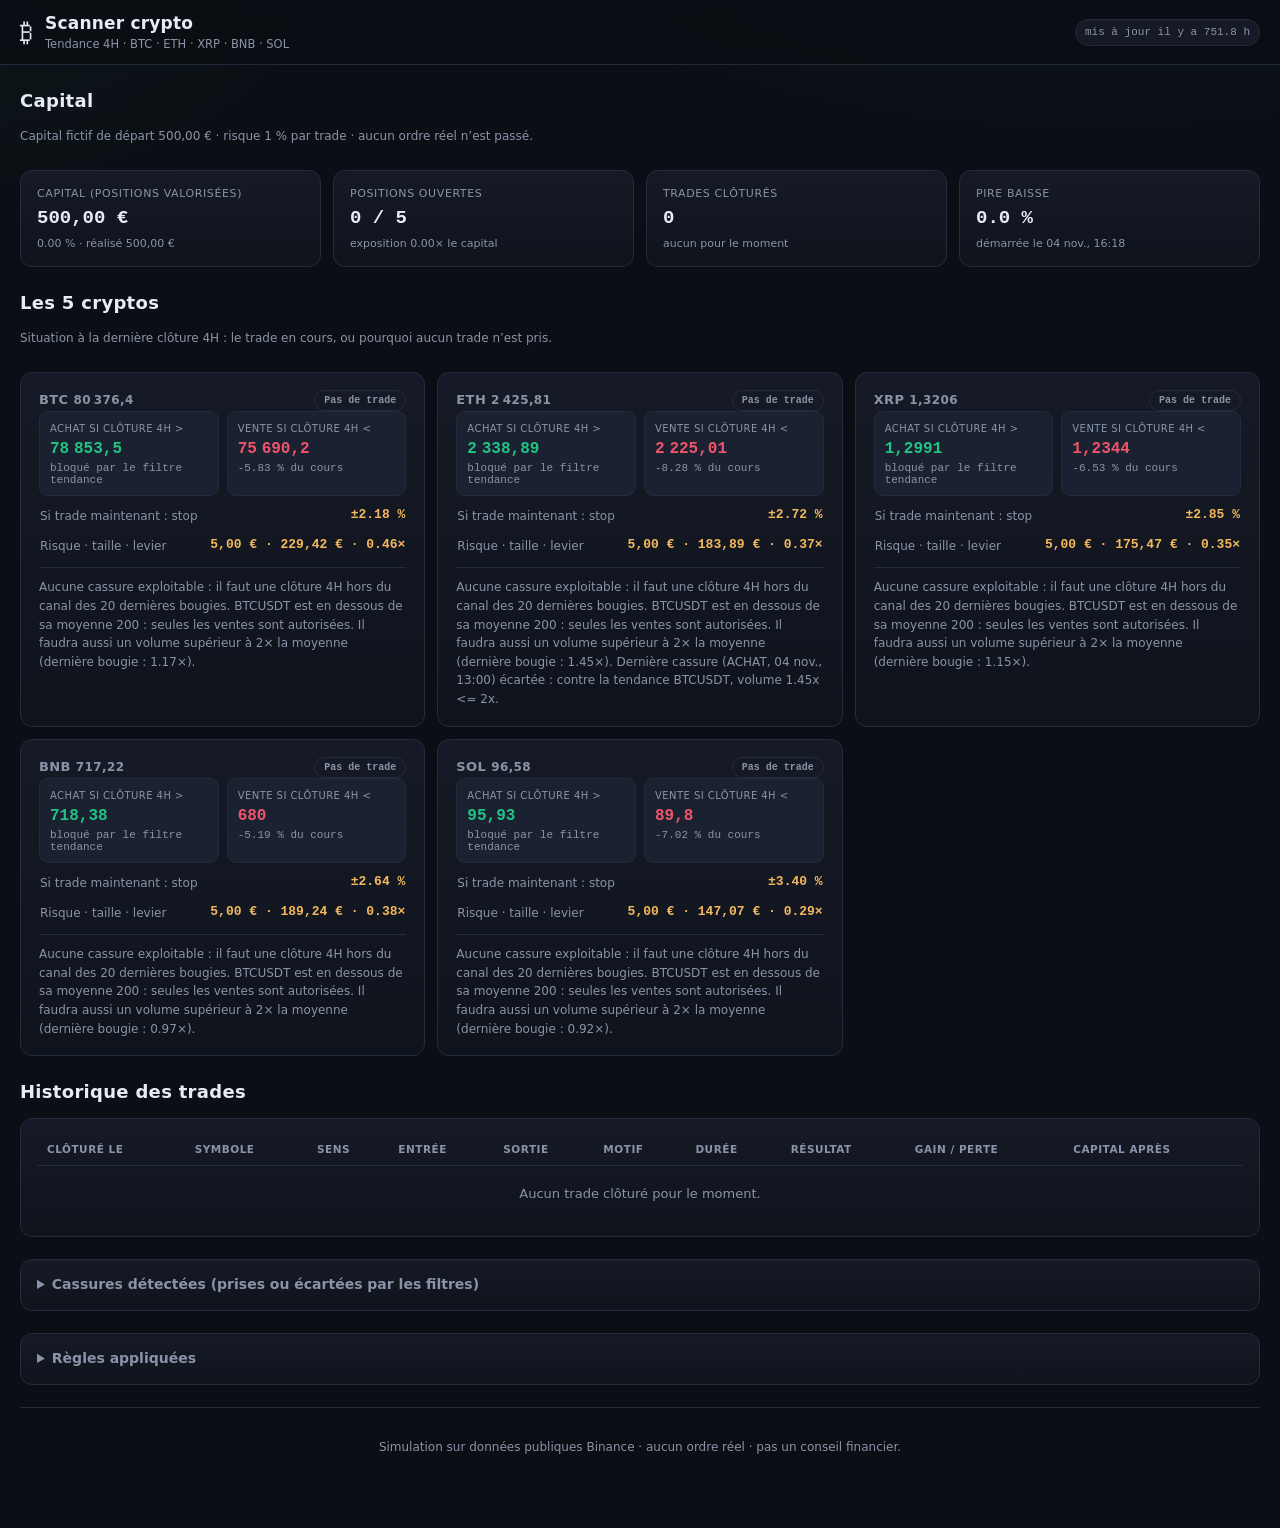
==== commit 2d1057da: "feat(dashboard): single Tendance 4H page (capital, 5 crypto cards, trade history); 15-min views remo" ====
--- a/frontend/index.html
+++ b/frontend/index.html
@@ -2,15 +2,14 @@
 <html lang="fr">
 <head>
 <meta charset="UTF-8">
-<meta http-equiv="Content-Security-Policy" content="default-src 'none'; script-src 'self'; style-src 'self' 'unsafe-inline'; connect-src 'self' https://raw.githubusercontent.com https://fapi.binance.com https://www.binance.com; img-src 'self' data:; font-src 'self'; manifest-src 'self'; base-uri 'none'; form-action 'none'; object-src 'none'; frame-src 'none'; worker-src 'none'">
+<meta http-equiv="Content-Security-Policy" content="default-src 'none'; script-src 'self'; style-src 'self' 'unsafe-inline'; connect-src 'self' https://raw.githubusercontent.com; img-src 'self' data:; font-src 'self'; manifest-src 'self'; base-uri 'none'; form-action 'none'; object-src 'none'; frame-src 'none'; worker-src 'none'">
 <meta name="referrer" content="no-referrer">
 <meta name="data-source" content="https://raw.githubusercontent.com/cfr6fpxy8c-svg/TR_opti/main/frontend/data/">
 <meta name="viewport" content="width=device-width, initial-scale=1.0">
 <title>Scanner crypto — Tendance 4H</title>
-<meta name="description" content="Rule-based multi-timeframe crypto signal scanner. Analytical signals only — not financial advice.">
+<meta name="description" content="Simulation d'une stratégie de tendance 4H sur 5 cryptos. Analyse uniquement, aucun ordre réel.">
 <link rel="stylesheet" href="styles.css">
 <link rel="manifest" href="manifest.webmanifest">
-<link rel="icon" type="image/svg+xml" href="icon.svg">
 <meta name="theme-color" content="#0b0e14">
 <link rel="icon" href="data:image/svg+xml,<svg xmlns='http://www.w3.org/2000/svg' viewBox='0 0 100 100'><text y='.9em' font-size='90'>📡</text></svg>">
 </head>
@@ -24,393 +23,21 @@
         <p class="brand-sub">Tendance 4H · BTC · ETH · XRP · BNB · SOL</p>
       </div>
     </div>
-    <div class="top-status" id="top-status">
-      <span class="chip chip-idle" id="chip-health">…</span>
-      <span class="chip" id="chip-lastscan">dernier scan —</span>
-      <span class="chip" id="chip-price-mode">cours —</span>
-    </div>
+    <div class="top-status"><span class="chip" id="trend-updated">—</span></div>
   </div>
-<nav class="view-tabs" aria-label="Navigation principale">
-  <button class="view-tab active" id="tab-trend" type="button" aria-selected="true">Tendance 4H · 5 cryptos</button>
-  <button class="view-tab" id="tab-analysis" type="button" aria-selected="false">Archive · scanner BTC 15 min</button>
-  <button class="view-tab" id="tab-signals" type="button" aria-selected="false">Archive · signaux 15 min <span id="tab-signal-count">0</span></button>
-</nav>
 </header>
 
 <main class="container">
   <div class="notice hidden" id="preview-notice">
-    Data files can't be fetched in this context (opened as an offline file or a sandboxed
-    preview). Showing the embedded snapshot instead — live prices still refresh in-browser
-    when reachable. Host over HTTP (Cloudflare Pages / GitHub Pages / a local server) for
-    fully auto-refreshing data.
+    Données en ligne inaccessibles : affichage de la copie intégrée au fichier, si elle existe.
   </div>
-<div class="tab-view hidden" id="view-analysis">
+  <div class="notice hidden" id="trend-notice"></div>
 
-  <div class="notice warn hidden" id="health-notice"></div>
-  <!-- ============ SYSTEM STATUS ============ -->
-  <section id="system-status" class="section">
-    <div class="section-head">
-      <h2>État du système</h2>
-      <span class="muted" id="data-updated">Données actualisées —</span>
-    </div>
-    <div class="grid grid-status status-primary">
-      <div class="card stat"><span class="stat-label">Scanner</span><span class="stat-value" id="st-system">—</span><span class="stat-sub" id="st-health-sub">—</span></div>
-      <div class="card stat"><span class="stat-label">Dernier scan</span><span class="stat-value" id="st-lastscan">—</span><span class="stat-sub" id="st-jitter">—</span></div>
-      <div class="card stat"><span class="stat-label">Prochain créneau théorique</span><span class="stat-value" id="st-nextscan">—</span><span class="stat-sub" id="st-nextscan-sub">Toutes les 15 min</span></div>
-      <div class="card stat"><span class="stat-label">Fraîcheur des données</span><span class="stat-value" id="st-fresh">—</span><span class="stat-sub" id="st-fresh-age">—</span></div>
-    </div>
-    <details class="system-more">
-      <summary>Détails techniques du scan</summary>
-      <div class="grid system-detail-grid">
-        <div class="card stat"><span class="stat-label">Durée</span><span class="stat-value" id="st-duration">—</span><span class="stat-sub" id="st-symbols">—</span></div>
-        <div class="card stat"><span class="stat-label">Univers</span><span class="stat-value" id="st-universe">—</span><span class="stat-sub" id="st-universe-src">—</span></div>
-        <div class="card stat"><span class="stat-label">API</span><span class="stat-value" id="st-api">—</span><span class="stat-sub" id="st-api-reqs">—</span></div>
-        <div class="card stat"><span class="stat-label">Signaux actifs</span><span class="stat-value" id="st-active">—</span><span class="stat-sub" id="st-active-sub">—</span></div>
-      </div>
-    </details>
-  </section>
-
-  <!-- ============ BTC LATEST ANALYSIS ============ -->
-  <section id="btc-analysis" class="section">
-    <div class="section-head">
-      <div><h2>Dernière analyse BTC</h2><p class="muted small">Graphique en bougies de 15 min · données du dernier scan</p></div>
-      <span class="muted small" id="chart-updated">En attente du prochain scan</span>
-    </div>
-    <div class="analysis-layout">
-      <div class="card btc-chart-card">
-        <div class="chart-heading">
-          <div><strong>BTCUSDT</strong><span class="muted small"> · 15 min</span></div>
-          <div class="chart-price"><span class="muted small" id="chart-price-label">Clôture analysée</span><strong id="chart-price">—</strong></div>
-        </div>
-        <div class="candlestick-wrap">
-          <svg id="btc-candle-chart" class="candlestick-chart" viewBox="0 0 900 340" role="img" aria-label="Graphique Bitcoin 15 minutes"></svg>
-          <div class="empty chart-empty hidden" id="chart-empty">Le graphique apparaîtra après un scan BTC réussi.</div>
-        </div>
-        <div class="chart-legend">
-          <span><i class="legend-swatch up"></i>Hausse</span><span><i class="legend-swatch down"></i>Baisse</span>
-          <span id="chart-source">Source —</span>
-        </div>
-      </div>
-      <aside class="card setup-card">
-        <div class="setup-title-row"><h3>Setup détecté</h3><span id="setup-state" class="setup-state">—</span></div>
-        <div class="score-block">
-          <div><span class="muted small">Score de confluence</span><div class="score-value" id="latest-score">—</div></div>
-          <span class="score-tier" id="latest-tier">—</span>
-        </div>
-        <div class="score-track"><span id="latest-score-fill"></span></div>
-        <p class="muted small score-note">Indice de qualité du setup, pas une probabilité de gain.</p>
-        <div class="trade-levels">
-          <div class="trade-level entry"><span>Entrée / déclencheur</span><strong id="latest-entry">—</strong><small id="latest-entry-zone">Zone d’entrée —</small></div>
-          <div class="trade-level tp"><span>Take profit</span><strong id="latest-tp">—</strong></div>
-          <div class="trade-level sl"><span>Stop loss</span><strong id="latest-sl">—</strong></div>
-        </div>
-        <div class="setup-foot"><span>Risque / rendement</span><strong id="latest-rr">—</strong></div>
-        <p class="setup-explanation" id="setup-explanation">Aucun setup validé lors du dernier scan.</p>
-      </aside>
-    </div>
-    <div class="metric-strip" id="current-metrics">
-      <div class="metric-pill"><span>RSI 15m</span><strong id="metric-rsi">—</strong></div>
-      <div class="metric-pill"><span>ADX 15m</span><strong id="metric-adx">—</strong></div>
-      <div class="metric-pill"><span>ATR 15m</span><strong id="metric-atr">—</strong></div>
-      <div class="metric-pill"><span>Volume relatif</span><strong id="metric-relvol">—</strong></div>
-      <div class="metric-pill"><span>Régime 4h</span><strong id="metric-regime">—</strong></div>
-      <div class="metric-pill"><span>Biais 4h / 1h</span><strong id="metric-bias">—</strong></div>
-    </div>
-    <details class="analysis-details" id="indicator-details">
-      <summary>Voir le détail des calculs et de la structure</summary>
-      <div class="table-wrap">
-        <table class="table compact indicator-table">
-          <thead><tr><th>Unité</th><th>EMA 20</th><th>EMA 50</th><th>EMA 200</th><th>RSI</th><th>ADX</th><th>DI+ / DI−</th><th>ATR</th><th>ATR %</th><th>Vol. relatif</th><th>VWAP</th></tr></thead>
-          <tbody id="latest-indicators-body"></tbody>
-        </table>
-      </div>
-      <div class="structure-summary" id="latest-structure">Structure —</div>
-    </details>
-  </section>
-
-  <details class="advanced-panel section" id="advanced-dashboard">
-    <summary><span>Tout l’historique et les métriques</span><small>Signaux, performances, screener, méthodologie et journaux</small></summary>
-
-  <!-- ============ MARKET OVERVIEW ============ -->
-  <section id="market-overview" class="section">
-    <div class="section-head"><h2>2 · Market Overview <span class="muted small">(4H regime breadth across the universe)</span></h2></div>
-    <div class="grid grid-overview">
-      <div class="card overview-breadth">
-        <h3>4H Regime Breadth</h3>
-        <div class="breadth-bar" id="breadth-bar"></div>
-        <div class="breadth-legend" id="breadth-legend"></div>
-      </div>
-      <div class="card overview-top">
-        <h3>Top Liquidity (24h quote volume)</h3>
-        <ol class="top-list" id="top-volume"></ol>
-      </div>
-    </div>
-  </section>
-
-  <!-- ============ SCREENER ============ -->
-  <section id="screener" class="section">
-    <div class="section-head">
-      <h2>3 · Universe Screener <span class="muted small">(top-100 snapshot from the last scan)</span></h2>
-      <input type="search" id="screener-search" placeholder="Filter symbol…">
-    </div>
-    <div class="card">
-      <div class="screener-legend" id="screener-meta"></div>
-      <div class="table-wrap screener-wrap">
-        <table class="table compact" id="screener-table">
-          <thead><tr>
-            <th data-k="rank" class="sortable">#</th>
-            <th data-k="symbol" class="sortable">Symbol</th>
-            <th data-k="price" class="sortable num">Price</th>
-            <th data-k="bias1d" class="sortable">1D</th>
-            <th data-k="bias4h" class="sortable">4H</th>
-            <th data-k="bias1h" class="sortable">1H</th>
-            <th data-k="regime" class="sortable">Regime</th>
-            <th data-k="rsi" class="sortable num">RSI</th>
-            <th data-k="adx" class="sortable num">ADX</th>
-            <th data-k="atrPercent" class="sortable num">ATR%</th>
-            <th data-k="relVolume" class="sortable num">RelVol</th>
-            <th data-k="fundingRatePct" class="sortable num">Funding%/8h</th>
-          </tr></thead>
-          <tbody></tbody>
-        </table>
-        <div class="empty small hidden" id="screener-empty">Screener appears after the first scan writes a universe snapshot.</div>
-      </div>
-    </div>
-  </section>
-
-  <!-- ============ ACTIVE SIGNALS ============ -->
-  <section id="active-signals" class="section">
-    <div class="section-head">
-      <h2>4 · Active Signals</h2>
-      <div class="filter-pills" id="active-filter">
-        <button class="pill active" data-q="A+">A+</button>
-        <button class="pill active" data-q="A">A</button>
-        <button class="pill active" data-q="B+">B+</button>
-        <button class="pill active" data-q="B">B</button>
-        <button class="pill active" data-q="C">C</button>
-      </div>
-    </div>
-    <div id="active-empty" class="card empty hidden">No active signals. The engine publishes only
-      high-confluence setups (score ≥ 80) — an empty board means no qualifying structure right now.
-      Zero forced signals is by design.</div>
-    <div class="signal-grid" id="active-grid"></div>
-
-    <!-- Why zero? The funnel below is the answer. Without it "no signals"
-         is indistinguishable from "engine broken". -->
-    <details class="card funnel-card" id="funnel-card">
-      <summary>Why were there no signals? — last scan rejection funnel</summary>
-      <p class="muted small" id="funnel-intro">—</p>
-      <table class="table compact" id="funnel-table">
-        <thead><tr><th>Gate (in evaluation order)</th><th class="num">Rejected</th><th class="num">Survivors</th></tr></thead>
-        <tbody></tbody>
-      </table>
-      <p class="muted small">Each gate only sees what survived the one above it. The gate that
-        drops the most is the one actually constraining the system — tune that one, not the
-        thresholds further down.</p>
-    </details>
-  </section>
-
-  <!-- ============ RECENT SIGNALS ============ -->
-  <section id="recent-signals" class="section">
-    <div class="section-head"><h2>5 · Recent Signals <span class="muted small">(latest 10, any status)</span></h2></div>
-    <div class="card table-wrap">
-      <table class="table compact" id="recent-table">
-        <thead><tr><th>Time</th><th>Symbol</th><th>Dir</th><th>Quality</th><th>Trigger</th><th>TP</th><th>SL</th><th>RR</th><th>Status</th></tr></thead>
-        <tbody></tbody>
-      </table>
-      <div class="empty small hidden" id="recent-empty">No signals generated yet — history builds as scans run every 15 minutes.</div>
-    </div>
-  </section>
-
-  <!-- ============ PERFORMANCE ============ -->
-  <section id="performance" class="section">
-    <div class="section-head">
-      <h2>6 · Performance</h2>
-      <div class="filter-pills" id="perf-range">
-        <button class="pill active" data-range="7">7D</button>
-        <button class="pill" data-range="30">30D</button>
-        <button class="pill" data-range="90">90D</button>
-        <button class="pill" data-range="0">ALL</button>
-      </div>
-    </div>
-    <div class="grid grid-perf">
-      <div class="card stat"><span class="stat-label">Total Signals</span><span class="stat-value" id="pf-total">—</span><span class="stat-sub" id="pf-waiting">—</span></div>
-      <div class="card stat"><span class="stat-label">Resolved Trades</span><span class="stat-value" id="pf-resolved">—</span><span class="stat-sub" id="pf-split">—</span></div>
-      <div class="card stat"><span class="stat-label">Win Rate</span><span class="stat-value" id="pf-winrate">—</span><span class="stat-sub" id="pf-winrate-n">—</span></div>
-      <div class="card stat"><span class="stat-label">Profit Factor</span><span class="stat-value" id="pf-pf">—</span><span class="stat-sub">ΣR won ÷ |ΣR lost|</span></div>
-      <div class="card stat"><span class="stat-label">Average RR</span><span class="stat-value" id="pf-rr">—</span><span class="stat-sub" id="pf-score">—</span></div>
-      <div class="card stat"><span class="stat-label">Streaks (W / L)</span><span class="stat-value" id="pf-streaks">—</span><span class="stat-sub" id="pf-times">—</span></div>
-    </div>
-    <div class="grid grid-charts">
-      <div class="card chart-card"><h3>Cumulative resolved trades (R)</h3><div id="chart-equity" class="chart"></div></div>
-      <div class="card chart-card"><h3>Win / loss distribution by quality</h3><div id="chart-quality" class="chart"></div></div>
-      <div class="card chart-card"><h3>LONG vs SHORT</h3><div id="chart-direction" class="chart"></div></div>
-      <div class="card chart-card"><h3>Outcome mix</h3><div id="chart-outcomes" class="chart"></div></div>
-    </div>
-    <div class="grid grid-perf" style="margin-top:12px">
-      <div class="card stat"><span class="stat-label">Expectancy</span><span class="stat-value" id="pf-expectancy">—</span><span class="stat-sub">mean R per resolved trade</span></div>
-      <div class="card stat"><span class="stat-label">Max Drawdown</span><span class="stat-value" id="pf-maxdd">—</span><span class="stat-sub">peak-to-trough, R (all-time)</span></div>
-      <div class="card stat"><span class="stat-label">R Sharpe</span><span class="stat-value" id="pf-sharpe">—</span><span class="stat-sub">mean R ÷ std R (per-trade)</span></div>
-      <div class="card stat"><span class="stat-label">Avg Slippage</span><span class="stat-value" id="pf-slip">—</span><span class="stat-sub" id="pf-slip-n">trigger vs fill, gap opens</span></div>
-      <div class="card stat"><span class="stat-label">Monte Carlo (50th)</span><span class="stat-value" id="pf-mc">—</span><span class="stat-sub" id="pf-mc-sub">bootstrap of past R · not a prediction</span></div>
-      <div class="card stat"><span class="stat-label">Max DD (95th pct)</span><span class="stat-value" id="pf-mcdd">—</span><span class="stat-sub">bootstrap distribution of drawdown</span></div>
-    </div>
-    <div class="card" style="margin-top:12px">
-      <h3>Score calibration — historical win rate by quality tier (Wilson 95% CI)</h3>
-      <div class="table-wrap">
-        <table class="table compact" id="calibration-table">
-          <thead><tr><th>Tier</th><th>Signals</th><th>Resolved</th><th>Wins</th><th>Losses</th><th>Win rate</th><th>95% CI (Wilson)</th></tr></thead>
-          <tbody></tbody>
-        </table>
-      </div>
-      <p class="muted small">Descriptive statistics of PAST outcomes per tier. Small samples are
-        statistically meaningless — the CI shows the honest uncertainty. This is NOT a probability
-        of future wins.</p>
-    </div>
-    <p class="muted small">Win rate = wins ÷ (wins + losses). WAITING / EXPIRED / AMBIGUOUS / CANCELLED
-      signals are excluded from the denominator. Sample sizes are shown — small samples are not
-      statistically meaningful. No probability claims are made.</p>
-  </section>
-
-  <!-- ============ METHODOLOGY ============ -->
-  <section id="methodology" class="section">
-    <div class="section-head"><h2>8 · Methodology</h2></div>
-    <div class="card methodology">
-      <details open><summary>Timeframe model</summary>
-        <p><strong>4H — macro regime.</strong> EMA 20/50/200 stack + ADX classify each pair as
-        TRENDING_UP / TRENDING_DOWN / RANGING / MIXED. RANGING markets are hard-rejected.
-        <strong>1H — directional confirmation.</strong> The same stack must agree with the trade
-        direction. <strong>15M — signal generation.</strong> All entries, stops and targets are
-        derived from 15M structure. 5M is never used as a primary timeframe.</p></details>
-      <details><summary>Market structure (swing → BOS / CHoCH)</summary>
-        <p>Swing highs/lows are 2-bar fractals, only usable once <em>confirmed</em> two bars later
-        (strictly no lookahead). A <strong>BOS</strong> is a <em>close</em> beyond the most recent
-        confirmed swing in the trend direction (continuation). A <strong>CHoCH</strong> is a close
-        against the established trend (character change). Wick breaks never count. HH/HL/LH/LL and
-        equal-high/low pools (ATR tolerance) map the structure sequence.</p></details>
-      <details><summary>Liquidity sweep</summary>
-        <p>A candle wicks beyond a prior confirmed swing high/low (excursion ≤ 1× ATR) but
-        <em>closes back</em> on the original side — a stop-hunt rejection proxy. Real
-        breakout-and-acceptance is not classified as a sweep.</p></details>
-      <details><summary>Displacement · Fair Value Gap · Order Block</summary>
-        <p><strong>Displacement:</strong> candle body ≥ 1.5× ATR (institutional imbalance proxy).
-        <strong>FVG (3-candle model):</strong> candle-3 low leaves a gap above candle-1 high
-        (bullish) or below its low (bearish); gaps smaller than 0.1× ATR are ignored.
-        <strong>Order Block:</strong> the last opposite-colour candle before a displacement that
-        broke structure; zone = that candle's full range. These are price-action proxies — the
-        system does not claim to see real institutional orders.</p></details>
-      <details><summary>Entry, stop, target</summary>
-        <p>Signals are <em>limit-of-intention</em> style: LONG trigger = confirmation-candle high
-        + 0.1× ATR (buy-stop); entry zone = trigger − 0.5× ATR → trigger. A signal stays
-        WAITING_TRIGGER until real price trades through the trigger. Stop = swept invalidation
-        structure ± 0.5× ATR buffer (never a fixed percentage; rejected if &gt; 3.5× ATR).
-        Targets are the nearest <em>real</em> swing-liquidity levels offering RR ≥ 2.5, preferring
-        ≥ 3R when structure allows. Setups whose nearest realistic liquidity cannot fund the RR
-        are rejected — TP is never fabricated.</p></details>
-      <details><summary>Confluence scoring (100 points)</summary>
-        <p>HTF alignment 20 · market structure 20 · liquidity/SMC 20 · momentum 15 · volume 10 ·
-        volatility 5 · risk/reward 10. Tiers: <strong>A+ ≥ 90, A ≥ 85, B+ ≥ 80</strong> — anything
-        below 80 is never published. The score ranks confluence quality; it is NOT a win
-        probability.</p>
-        <p><strong>Weighted mode (active):</strong> the SMC gates above become points instead of
-        rejections, plus 10 context points (1D bias, session), rescaled to 100. The best-scoring
-        direction is proposed when the score reaches 50 (tiers <strong>B ≥ 70, C ≥ 50</strong>), with a
-        structural target (RR ≥ 1.5) or a fixed 2R target. The % shown on a proposal is the
-        historical win rate of its tier, with its sample size.</p></details>
-      <details><summary>Hard rejection rules</summary>
-        <p>Regardless of score, a setup is rejected when: 4H and 1H both oppose the direction;
-        RR &lt; 2.5; 4H regime is RANGING; ADX &lt; 15 with no emerging-trend evidence (DI aligned
-        + ADX rising / DI spread ≥ 3); relative volume &lt; 1.2×; stop distance abnormal; entry
-        pressed against major opposing structure; price has already displaced too far (late
-        entry); data stale or candles missing; the symbol already has an active same-direction
-        signal; a duplicate setup is inside the cooldown window; or any data-integrity check
-        fails. Signals can never depend on future candles (replay-verified).</p></details>
-      <details><summary>Lifecycle &amp; outcome engine</summary>
-        <p>WAITING_TRIGGER → TRIGGERED (price trades the trigger; gap opens fill at the open) →
-        WIN (TP) / LOSS (SL) / AMBIGUOUS (both touched in one candle and 1-minute data cannot
-        determine order — never counted as a win) / CANCELLED (max holding 4h) / EXPIRED (no
-        trigger within 12 × 15m candles). Signals are immutable after generation: entry, trigger,
-        SL and TP are never rewritten (no repainting).</p></details>
-      <details><summary>Data source &amp; failure policy</summary>
-        <p>Binance USDⓈ-M public market data only (no API key, no account access). If data cannot
-        be retrieved, the scan is marked degraded/failed, previous valid data is retained, and no
-        simulated values are ever produced. Frontend prices are labelled LIVE only when the
-        browser successfully refreshed them from the exchange.</p></details>
-      <p class="muted">This system provides analytical signals only and does not guarantee profitability.</p>
-    </div>
-  </section>
-
-  <!-- ============ SYSTEM LOGS ============ -->
-  <section id="system-logs" class="section">
-    <div class="section-head"><h2>9 · System Logs <span class="muted small">(latest scan events)</span></h2></div>
-    <div class="card log-box"><pre id="log-box">—</pre></div>
-  </section>
-
-  </details>
-
-</div>
-
-<div class="tab-view hidden" id="view-signals">
-  <section id="signal-history" class="section">
-    <div class="section-head">
-      <div><h2>Historique des signaux</h2><p class="muted small">Chaque setup publié et son évolution simulée à partir des bougies Binance.</p></div>
-      <strong class="history-total" id="history-count">0 signal</strong>
-    </div>
-    <div class="card">
-      <div class="history-controls">
-        <input type="search" id="hist-search" placeholder="Filtrer par symbole…">
-        <div class="filter-pills" id="hist-direction">
-          <button class="pill active" data-d="all">Tous</button>
-          <button class="pill" data-d="long">LONG</button>
-          <button class="pill" data-d="short">SHORT</button>
-        </div>
-        <div class="filter-pills" id="hist-quality">
-          <button class="pill active" data-q="all">Toutes qualités</button>
-          <button class="pill" data-q="A+">A+</button>
-          <button class="pill" data-q="A">A</button>
-          <button class="pill" data-q="B+">B+</button>
-          <button class="pill" data-q="B">B</button>
-          <button class="pill" data-q="C">C</button>
-        </div>
-        <div class="filter-pills" id="hist-outcome">
-          <button class="pill active" data-o="all">Tous résultats</button>
-          <button class="pill" data-o="WIN">TP atteint</button>
-          <button class="pill" data-o="LOSS">SL touché</button>
-          <button class="pill" data-o="EXPIRED">Expiré</button>
-          <button class="pill" data-o="AMBIGUOUS">Indéterminé</button>
-        </div>
-        <div class="filter-pills" id="hist-range">
-          <button class="pill" data-range="7">7 j</button>
-          <button class="pill" data-range="30">30 j</button>
-          <button class="pill" data-range="90">90 j</button>
-          <button class="pill active" data-range="0">Tout</button>
-        </div>
-        <button class="pill" id="csv-export" title="Exporter les signaux filtrés au format CSV">⬇ Export CSV</button>
-      </div>
-      <div class="table-wrap">
-        <table class="table" id="history-table">
-          <thead><tr>
-            <th>Créé le</th><th>Symbole</th><th>Sens</th><th>Score</th><th>Qualité</th>
-            <th>Entrée</th><th>Zone d’entrée</th><th>TP</th><th>SL</th><th>R/R</th>
-            <th>État</th><th>Résultat simulé</th><th>Durée</th>
-          </tr></thead>
-          <tbody></tbody>
-        </table>
-        <div class="empty small hidden" id="history-empty">Aucun signal pour le moment. Le tableau se remplira lorsqu’un setup validera les règles.</div>
-      </div>
-      <div class="muted small history-footnote">Les résultats sont simulés sur les données de marché ; aucun ordre réel n’est passé. « Indéterminé » signifie que TP et SL ont été touchés dans la même bougie sans ordre résolvable.</div>
-    </div>
-  </section>
-</div>
-
-<div class="tab-view" id="view-trend">
   <section id="trend-summary" class="section">
     <div class="section-head">
-      <div><h2>Tendance 4H · simulation</h2>
+      <div><h2>Capital</h2>
         <p class="muted small" id="trend-subtitle">Capital fictif · aucun ordre réel n’est passé.</p></div>
-      <span class="muted" id="trend-updated">—</span>
     </div>
-    <div class="notice hidden" id="trend-notice"></div>
     <div class="grid grid-status">
       <div class="card stat"><span class="stat-label">Capital (positions valorisées)</span><span class="stat-value" id="tr-equity">—</span><span class="stat-sub" id="tr-equity-sub">—</span></div>
       <div class="card stat"><span class="stat-label">Positions ouvertes</span><span class="stat-value" id="tr-open">—</span><span class="stat-sub" id="tr-open-sub">—</span></div>
@@ -439,9 +66,9 @@
     </div>
   </section>
 
-  <section id="trend-evaluations" class="section">
-    <div class="section-head"><h2>Dernières cassures détectées <span class="muted small">(prises ou écartées par les filtres)</span></h2></div>
-    <div class="card table-wrap">
+  <details class="card section" id="trend-evaluations">
+    <summary>Cassures détectées (prises ou écartées par les filtres)</summary>
+    <div class="table-wrap">
       <table class="table" id="trend-evaluations-table">
         <thead><tr><th>Bougie 4H</th><th>Symbole</th><th>Sens</th><th>Clôture</th><th>Volume</th>
           <th>Sens de BTC</th><th>Décision</th></tr></thead>
@@ -449,19 +76,15 @@
       </table>
       <div class="empty small hidden" id="trend-evaluations-empty">Aucune cassure détectée depuis le démarrage.</div>
     </div>
-  </section>
+  </details>
 
-  <section id="trend-rules" class="section">
-    <div class="section-head"><h2>Règles appliquées</h2></div>
-    <div class="card"><ul class="small" id="trend-rules-list"></ul></div>
-  </section>
-</div>
+  <details class="card section" id="trend-rules">
+    <summary>Règles appliquées</summary>
+    <ul class="small" id="trend-rules-list"></ul>
+  </details>
 
   <footer class="footer">
-    <p>Crypto 15M Signal Scanner · deterministic rule-based engine · zero-cost infrastructure
-      (GitHub Actions + Cloudflare Pages) · <span id="ft-version"></span></p>
-    <p class="muted small">Market data: Binance public API. Analytical signals only — no trade
-      execution, no guarantees. Trade decisions are entirely your own responsibility.</p>
+    <p class="muted small">Simulation sur données publiques Binance · aucun ordre réel · pas un conseil financier.</p>
   </footer>
 </main>
 
--- a/frontend/styles.css
+++ b/frontend/styles.css
@@ -295,6 +295,8 @@
 .setup-state.long { color: var(--green); border-color: rgba(34,195,131,.4); background: var(--green-dim); }
 .setup-state.short { color: var(--red); border-color: rgba(240,84,108,.4); background: var(--red-dim); }
 .setup-state.wait { color: var(--amber); border-color: rgba(245,185,92,.4); background: var(--amber-dim); }
+details.card > summary { cursor: pointer; font-weight: 600; color: var(--muted); }
+details.card[open] > summary { margin-bottom: 10px; }
 .score-block { display: flex; align-items: center; justify-content: space-between; margin-top: 20px; }
 .score-value { font: 700 30px var(--mono); line-height: 1.2; }
 .score-tier { color: var(--blue); font: 700 14px var(--mono); }
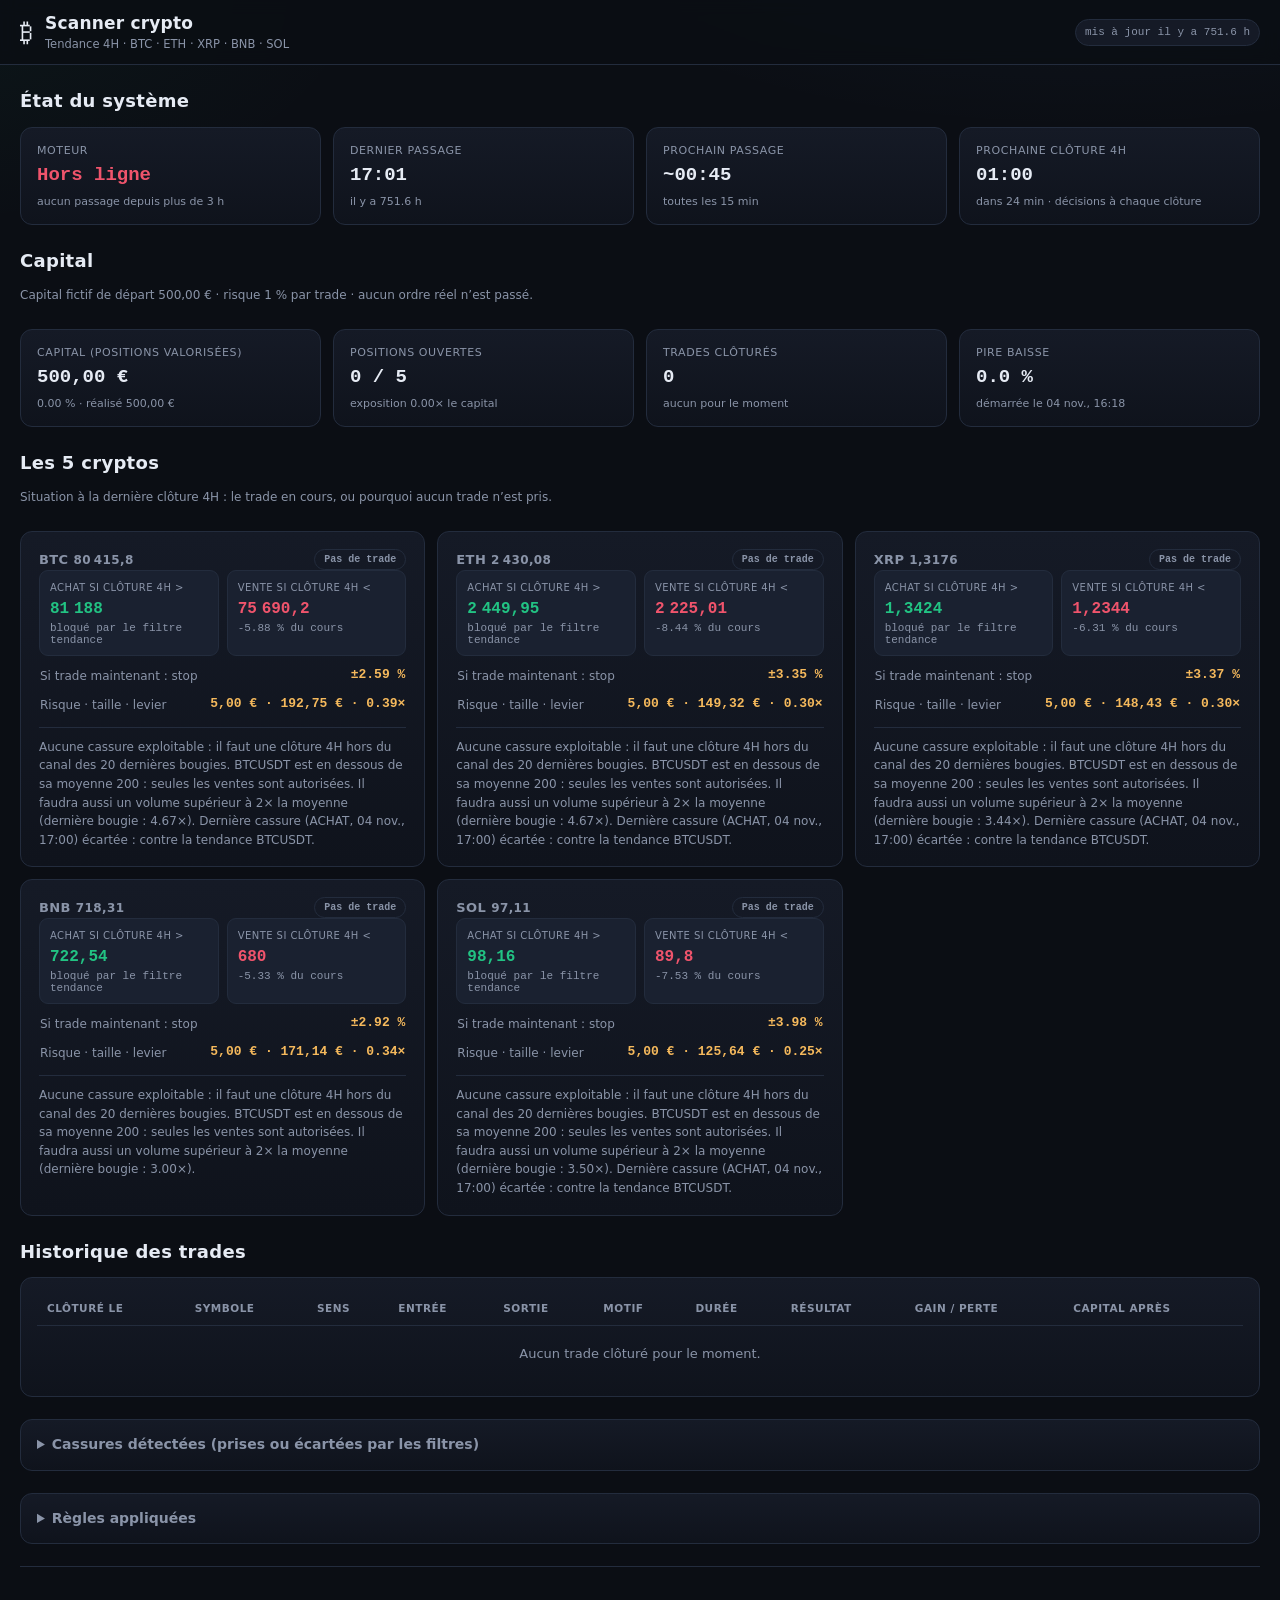
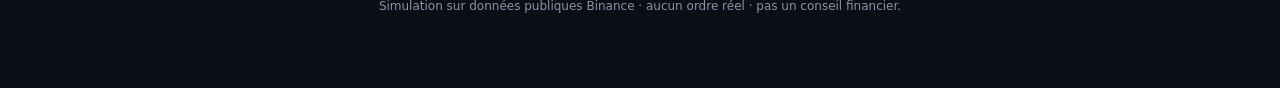
==== commit 23bc9bb9: "feat(dashboard): system status and 4H mini charts per crypto" ====
--- a/frontend/index.html
+++ b/frontend/index.html
@@ -32,6 +32,16 @@
     Données en ligne inaccessibles : affichage de la copie intégrée au fichier, si elle existe.
   </div>
   <div class="notice hidden" id="trend-notice"></div>
+
+  <section id="system-state" class="section">
+    <div class="section-head"><h2>État du système</h2></div>
+    <div class="grid grid-status">
+      <div class="card stat"><span class="stat-label">Moteur</span><span class="stat-value" id="sy-health">—</span><span class="stat-sub" id="sy-health-sub">—</span></div>
+      <div class="card stat"><span class="stat-label">Dernier passage</span><span class="stat-value" id="sy-last">—</span><span class="stat-sub" id="sy-last-sub">—</span></div>
+      <div class="card stat"><span class="stat-label">Prochain passage</span><span class="stat-value" id="sy-next">—</span><span class="stat-sub">toutes les 15 min</span></div>
+      <div class="card stat"><span class="stat-label">Prochaine clôture 4H</span><span class="stat-value" id="sy-bar">—</span><span class="stat-sub" id="sy-bar-sub">décisions à chaque clôture</span></div>
+    </div>
+  </section>
 
   <section id="trend-summary" class="section">
     <div class="section-head">
--- a/frontend/styles.css
+++ b/frontend/styles.css
@@ -295,6 +295,20 @@
 .setup-state.long { color: var(--green); border-color: rgba(34,195,131,.4); background: var(--green-dim); }
 .setup-state.short { color: var(--red); border-color: rgba(240,84,108,.4); background: var(--red-dim); }
 .setup-state.wait { color: var(--amber); border-color: rgba(245,185,92,.4); background: var(--amber-dim); }
+.stat-value.ok { color: var(--green); }
+.stat-value.warn { color: var(--amber); }
+.stat-value.bad { color: var(--red); }
+.mini-chart { display: block; width: 100%; height: 150px; margin: 12px 0 4px; }
+.mini-chart .candle-up, .mini-chart .candle-down { stroke-width: 1; }
+.lvl-entry, .lvl-stop, .lvl-trail { stroke-width: 1.2; stroke-dasharray: 5 4; vector-effect: non-scaling-stroke; }
+.lvl-entry { stroke: var(--blue); }
+.lvl-stop { stroke: var(--red); }
+.lvl-trail { stroke: var(--green); }
+.mini-legend { display: flex; flex-wrap: wrap; gap: 10px; margin-bottom: 10px; color: var(--muted); font-size: 11px; }
+.mini-legend span::before { content: ""; display: inline-block; width: 12px; height: 0; margin: 0 5px 3px 0; border-top: 2px dashed currentColor; }
+.lg-entry { color: var(--blue); }
+.lg-stop { color: var(--red); }
+.lg-trail { color: var(--green); }
 details.card > summary { cursor: pointer; font-weight: 600; color: var(--muted); }
 details.card[open] > summary { margin-bottom: 10px; }
 .score-block { display: flex; align-items: center; justify-content: space-between; margin-top: 20px; }
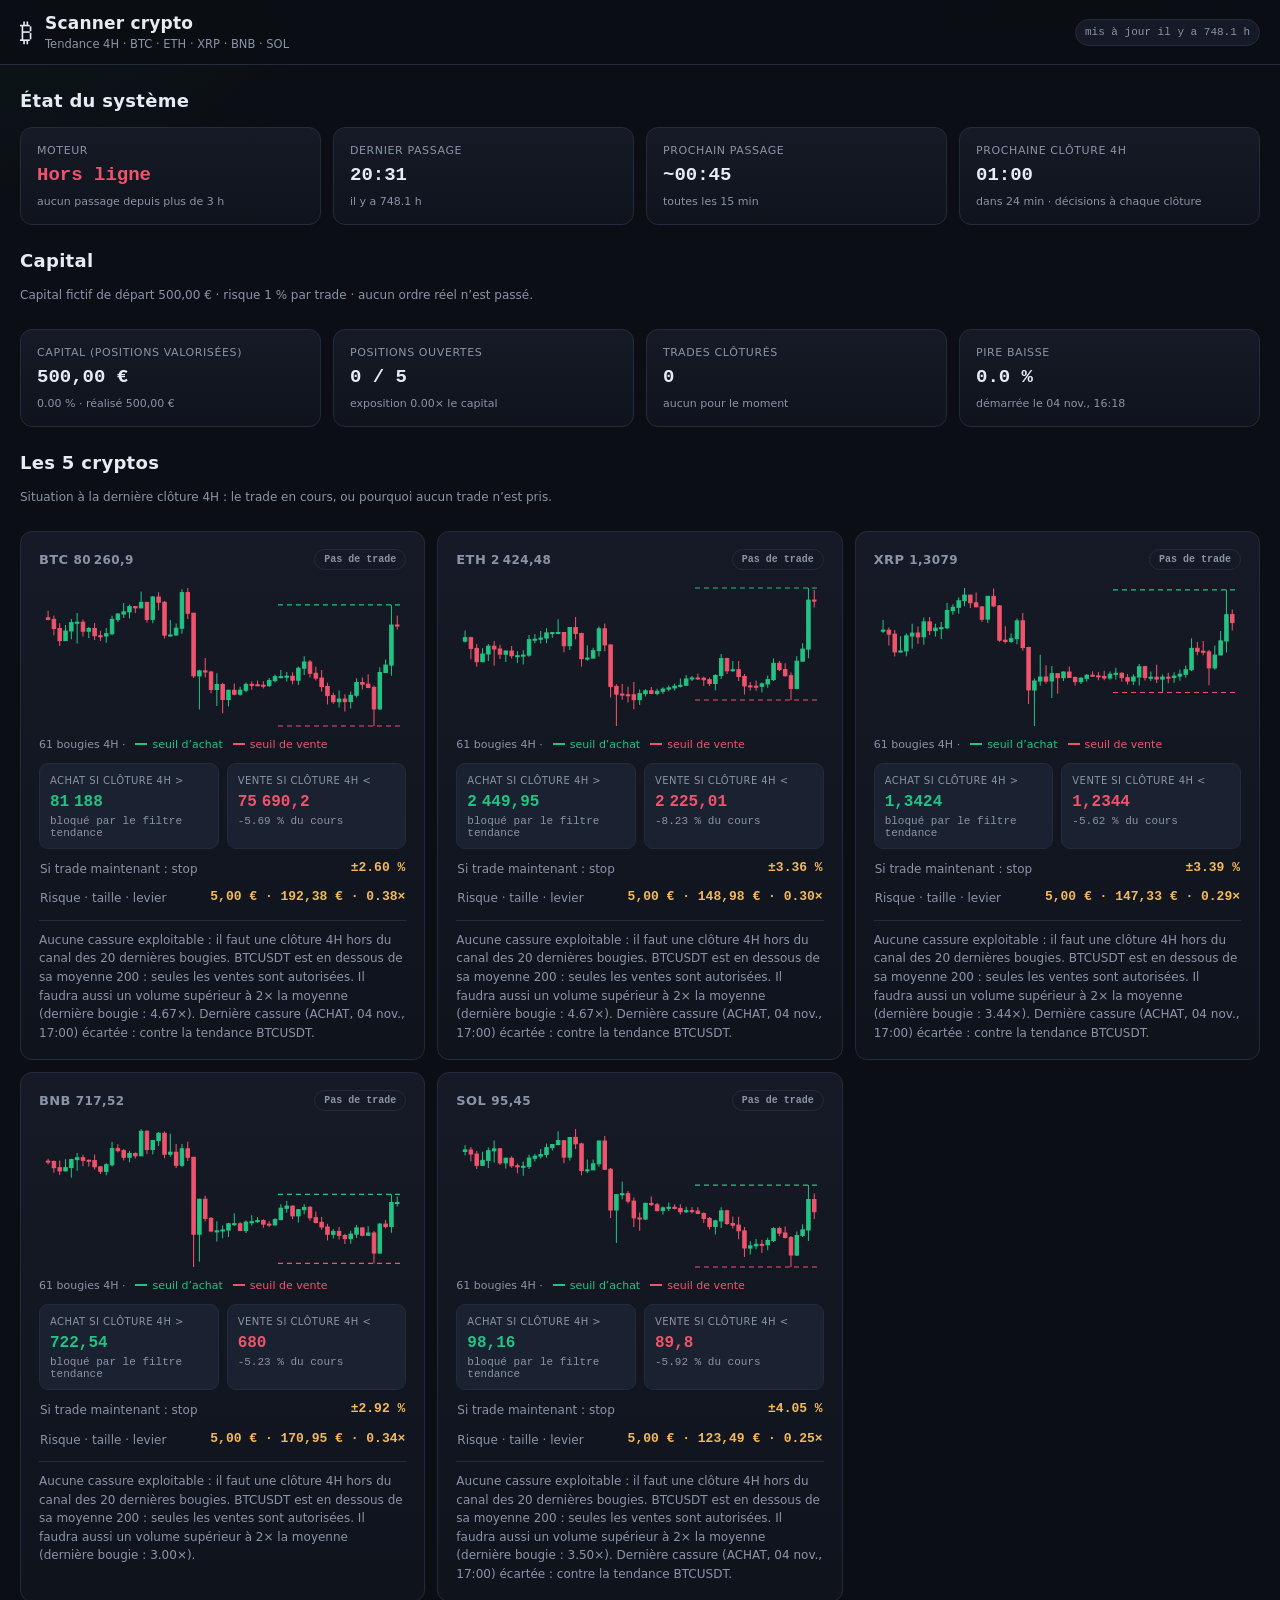
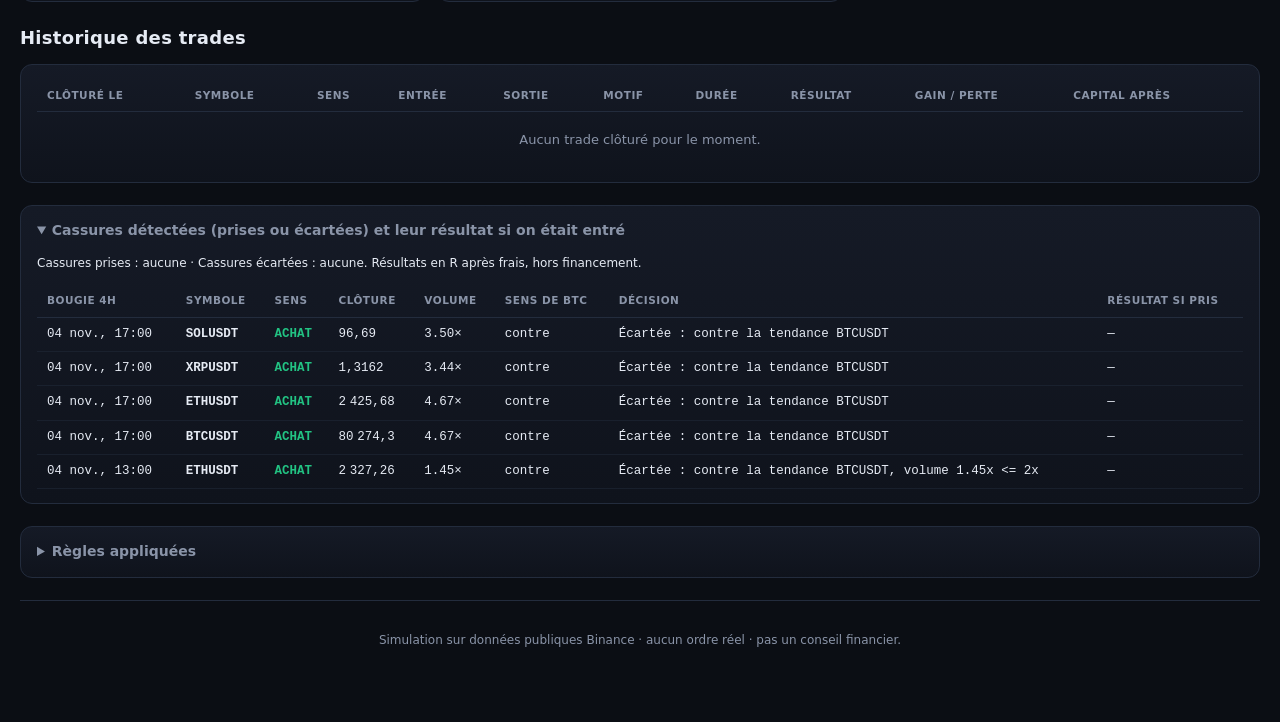
==== commit 744a9628: "feat(trend4h): shadow trades for every breakout (taken or rejected) with dashboard column" ====
--- a/frontend/index.html
+++ b/frontend/index.html
@@ -76,12 +76,13 @@
     </div>
   </section>
 
-  <details class="card section" id="trend-evaluations">
-    <summary>Cassures détectées (prises ou écartées par les filtres)</summary>
+  <details class="card section" id="trend-evaluations" open>
+    <summary>Cassures détectées (prises ou écartées) et leur résultat si on était entré</summary>
+    <p class="small" id="trend-shadow-summary"></p>
     <div class="table-wrap">
       <table class="table" id="trend-evaluations-table">
         <thead><tr><th>Bougie 4H</th><th>Symbole</th><th>Sens</th><th>Clôture</th><th>Volume</th>
-          <th>Sens de BTC</th><th>Décision</th></tr></thead>
+          <th>Sens de BTC</th><th>Décision</th><th>Résultat si pris</th></tr></thead>
         <tbody></tbody>
       </table>
       <div class="empty small hidden" id="trend-evaluations-empty">Aucune cassure détectée depuis le démarrage.</div>
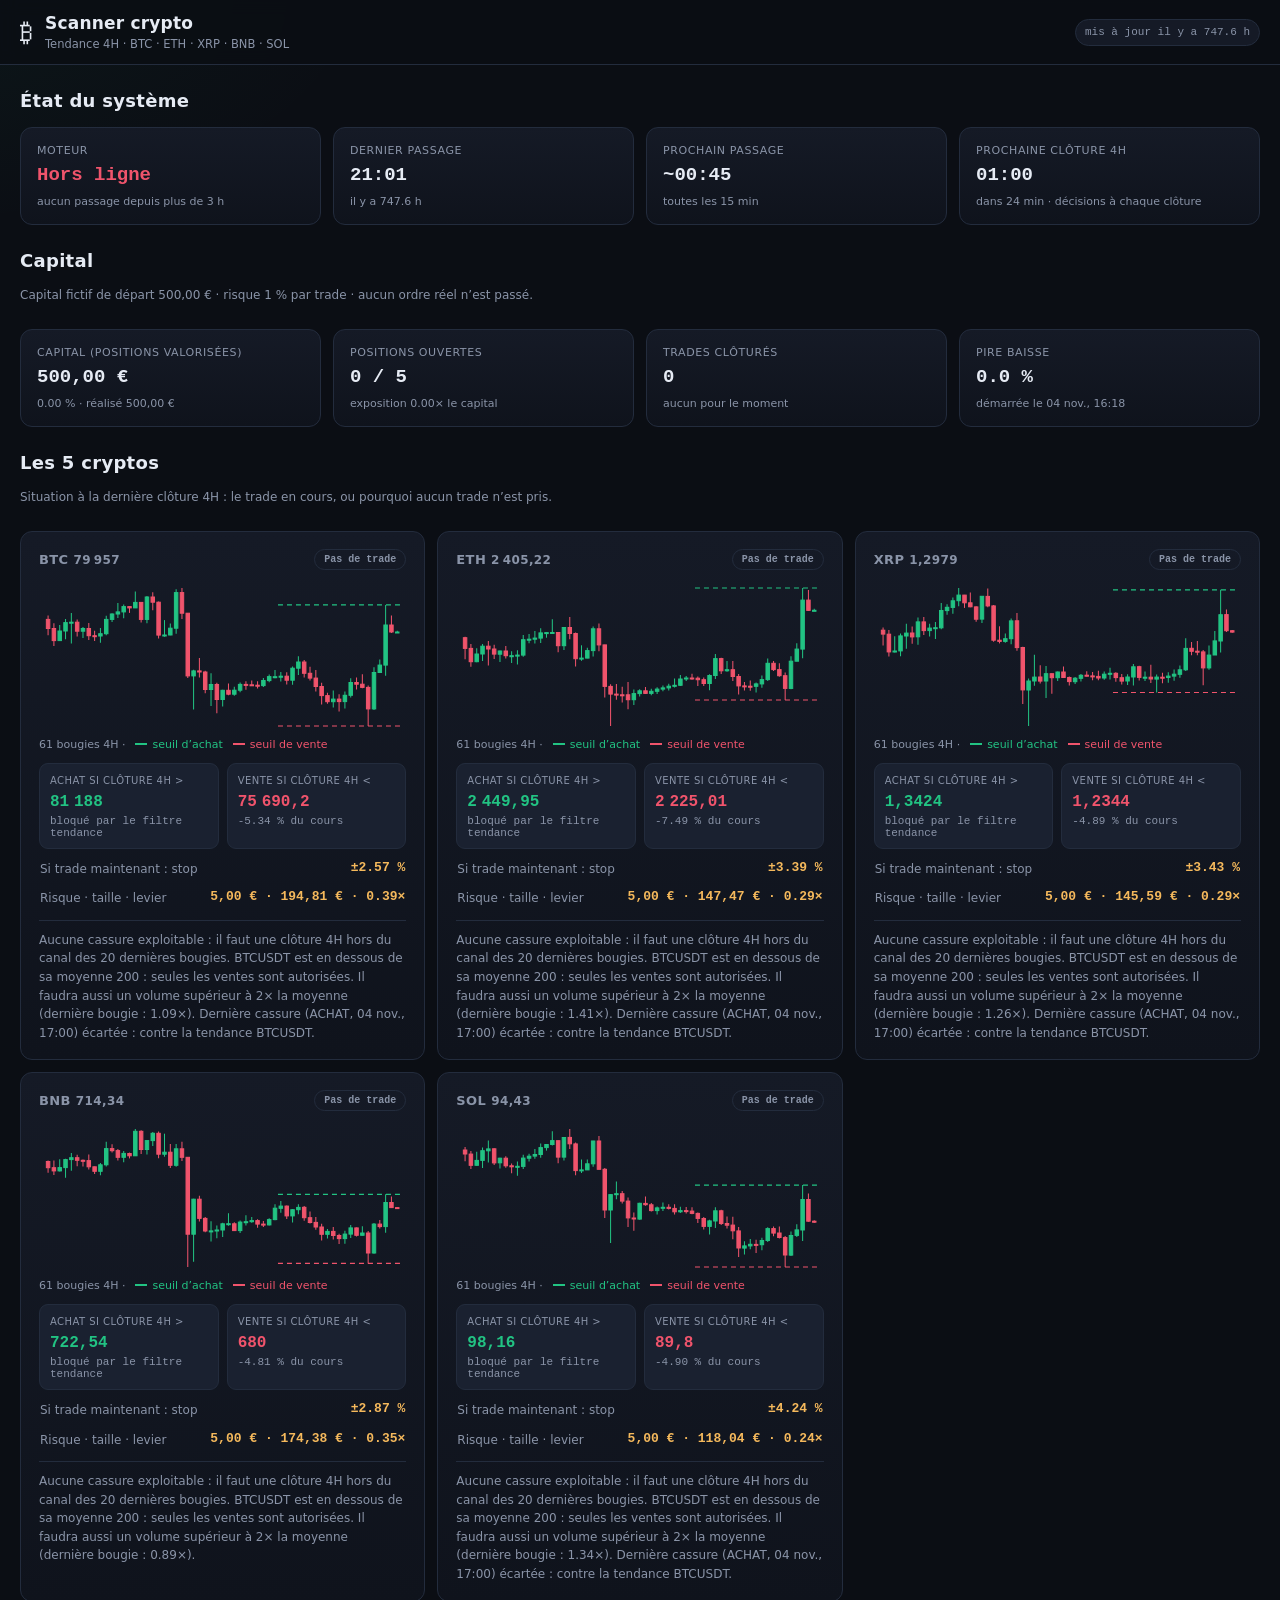
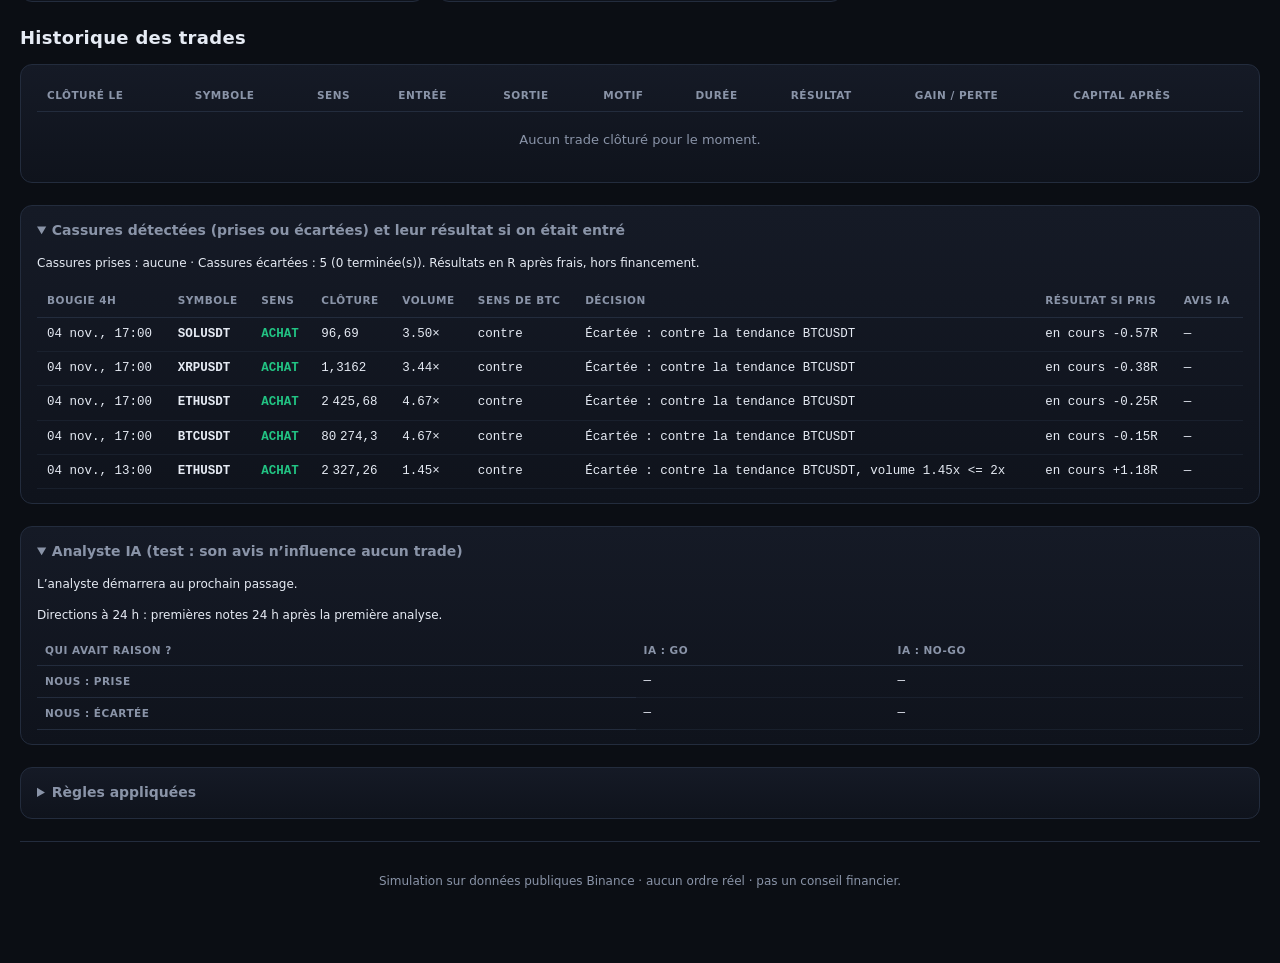
==== commit 2b1bfb3e: "feat(ai): shadow AI analyst (Gemini + Google Search via keyless WIF) with scoring and dashboard" ====
--- a/frontend/index.html
+++ b/frontend/index.html
@@ -82,11 +82,25 @@
     <div class="table-wrap">
       <table class="table" id="trend-evaluations-table">
         <thead><tr><th>Bougie 4H</th><th>Symbole</th><th>Sens</th><th>Clôture</th><th>Volume</th>
-          <th>Sens de BTC</th><th>Décision</th><th>Résultat si pris</th></tr></thead>
+          <th>Sens de BTC</th><th>Décision</th><th>Résultat si pris</th><th>Avis IA</th></tr></thead>
         <tbody></tbody>
       </table>
       <div class="empty small hidden" id="trend-evaluations-empty">Aucune cassure détectée depuis le démarrage.</div>
     </div>
+  </details>
+
+  <details class="card section" id="ai-analyst" open>
+    <summary>Analyste IA (test : son avis n’influence aucun trade)</summary>
+    <p class="small" id="ai-status">—</p>
+    <p class="small" id="ai-macro"></p>
+    <p class="small" id="ai-direction">—</p>
+    <div class="table-wrap">
+      <table class="table compact" id="ai-matrix">
+        <thead><tr><th>Qui avait raison ?</th><th>IA : GO</th><th>IA : NO-GO</th></tr></thead>
+        <tbody></tbody>
+      </table>
+    </div>
+    <div class="small muted" id="ai-sources"></div>
   </details>
 
   <details class="card section" id="trend-rules">
--- a/frontend/styles.css
+++ b/frontend/styles.css
@@ -309,6 +309,10 @@
 .lg-entry { color: var(--blue); }
 .lg-stop { color: var(--red); }
 .lg-trail { color: var(--green); }
+.ai-view { margin-top: 12px; border-top: 1px solid var(--line); padding-top: 10px; font-size: 12px; }
+.ai-view p { margin: 6px 0 0; color: var(--muted); }
+.ai-tag { border: 1px solid rgba(167,139,250,.5); color: var(--violet); border-radius: 999px; padding: 2px 7px; font: 700 10px var(--mono); }
+#ai-sources a { color: var(--blue); }
 details.card > summary { cursor: pointer; font-weight: 600; color: var(--muted); }
 details.card[open] > summary { margin-bottom: 10px; }
 .score-block { display: flex; align-items: center; justify-content: space-between; margin-top: 20px; }
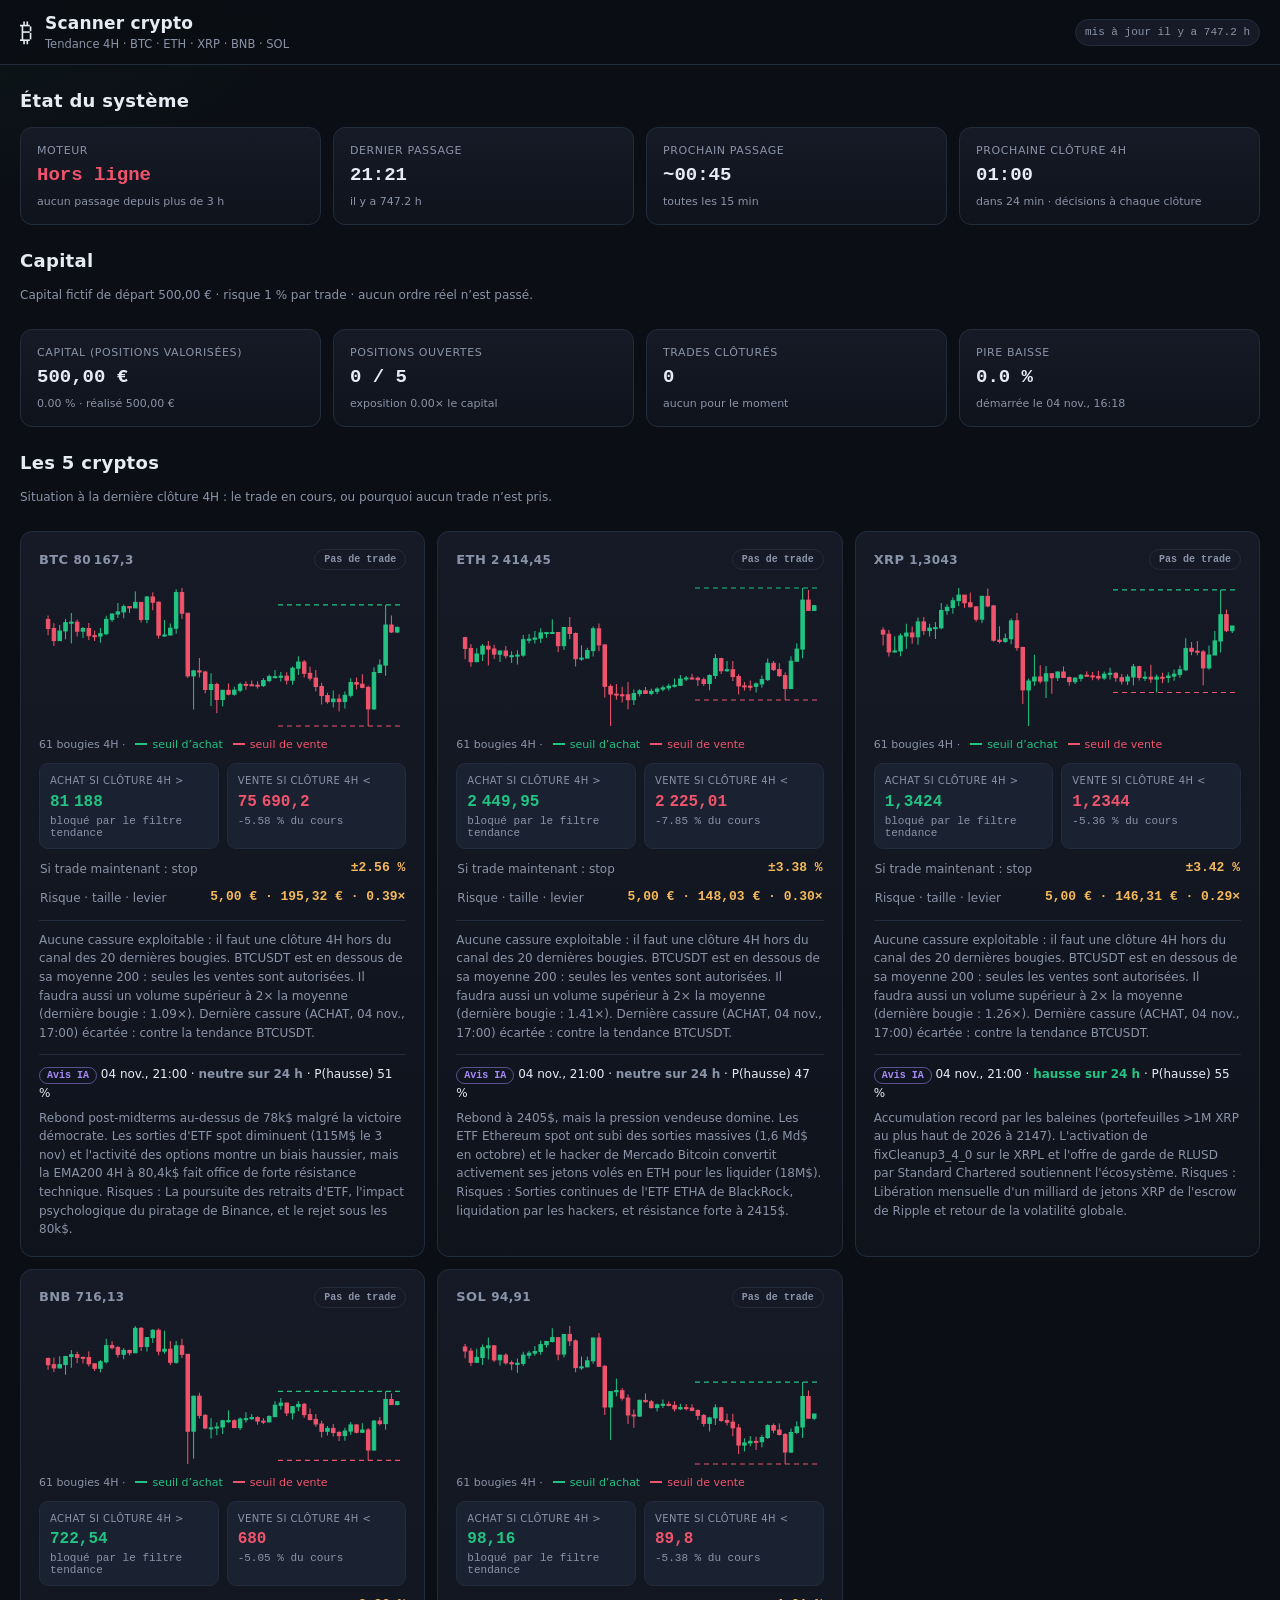
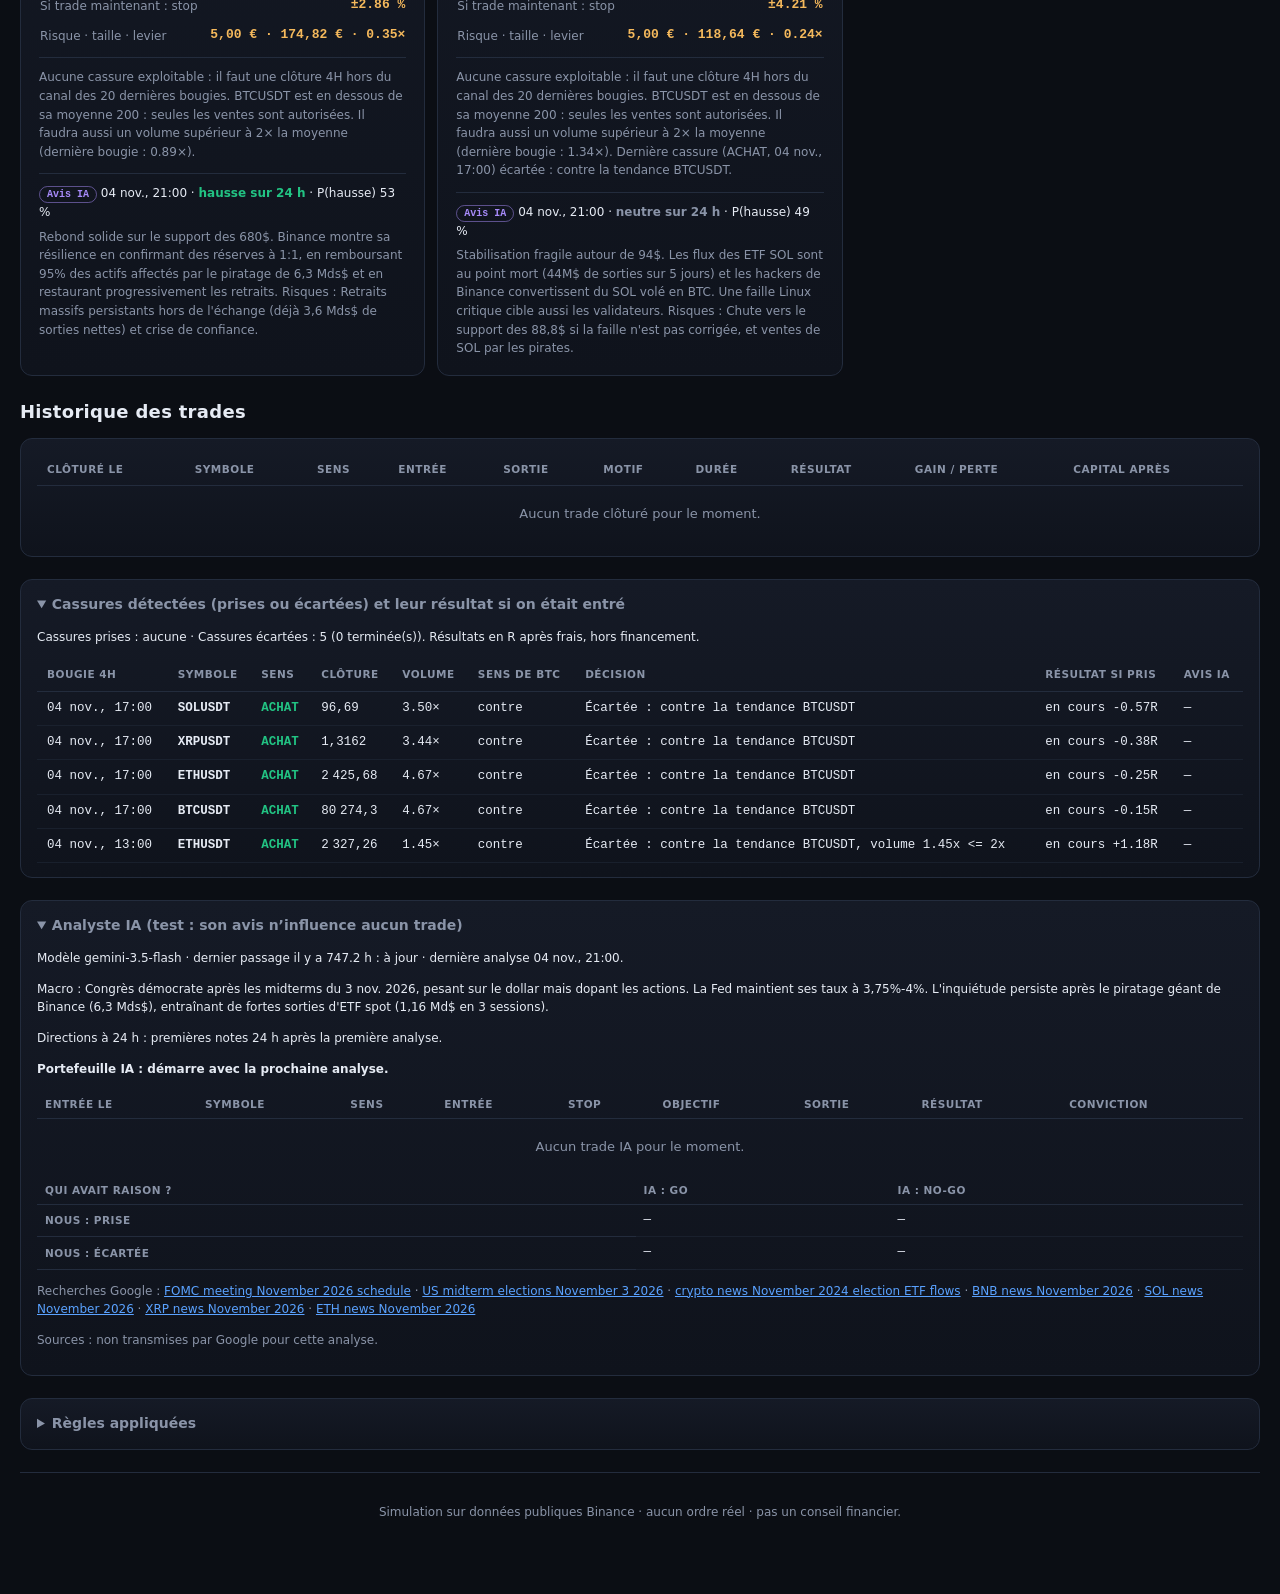
==== commit 144ffd8d: "feat(ai): richer brief (flows, positioning, technicals) and AI's own paper portfolio vs the system" ====
--- a/frontend/index.html
+++ b/frontend/index.html
@@ -94,6 +94,15 @@
     <p class="small" id="ai-status">—</p>
     <p class="small" id="ai-macro"></p>
     <p class="small" id="ai-direction">—</p>
+    <p class="small"><b id="ai-portfolio">—</b></p>
+    <div class="table-wrap">
+      <table class="table compact" id="ai-trades-table">
+        <thead><tr><th>Entrée le</th><th>Symbole</th><th>Sens</th><th>Entrée</th><th>Stop</th><th>Objectif</th>
+          <th>Sortie</th><th>Résultat</th><th>Conviction</th></tr></thead>
+        <tbody></tbody>
+      </table>
+      <div class="empty small hidden" id="ai-trades-empty">Aucun trade IA pour le moment.</div>
+    </div>
     <div class="table-wrap">
       <table class="table compact" id="ai-matrix">
         <thead><tr><th>Qui avait raison ?</th><th>IA : GO</th><th>IA : NO-GO</th></tr></thead>
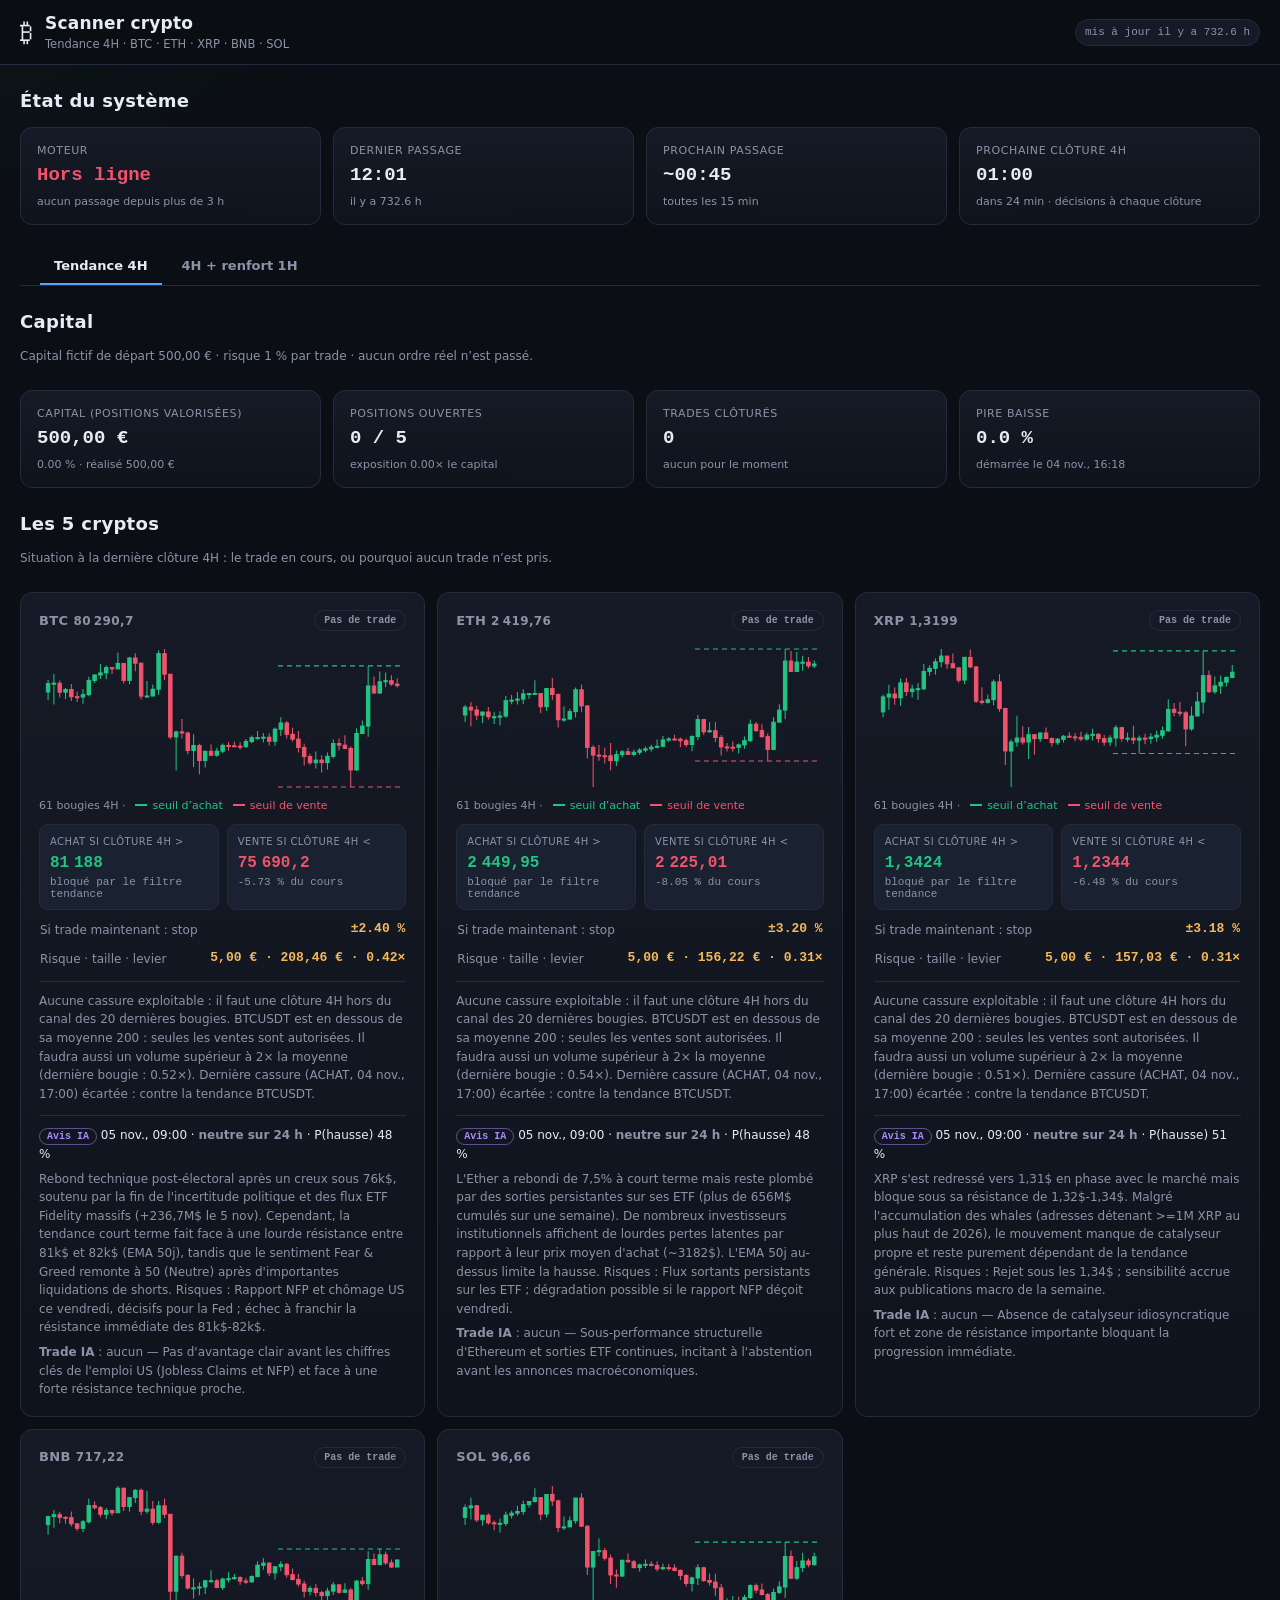
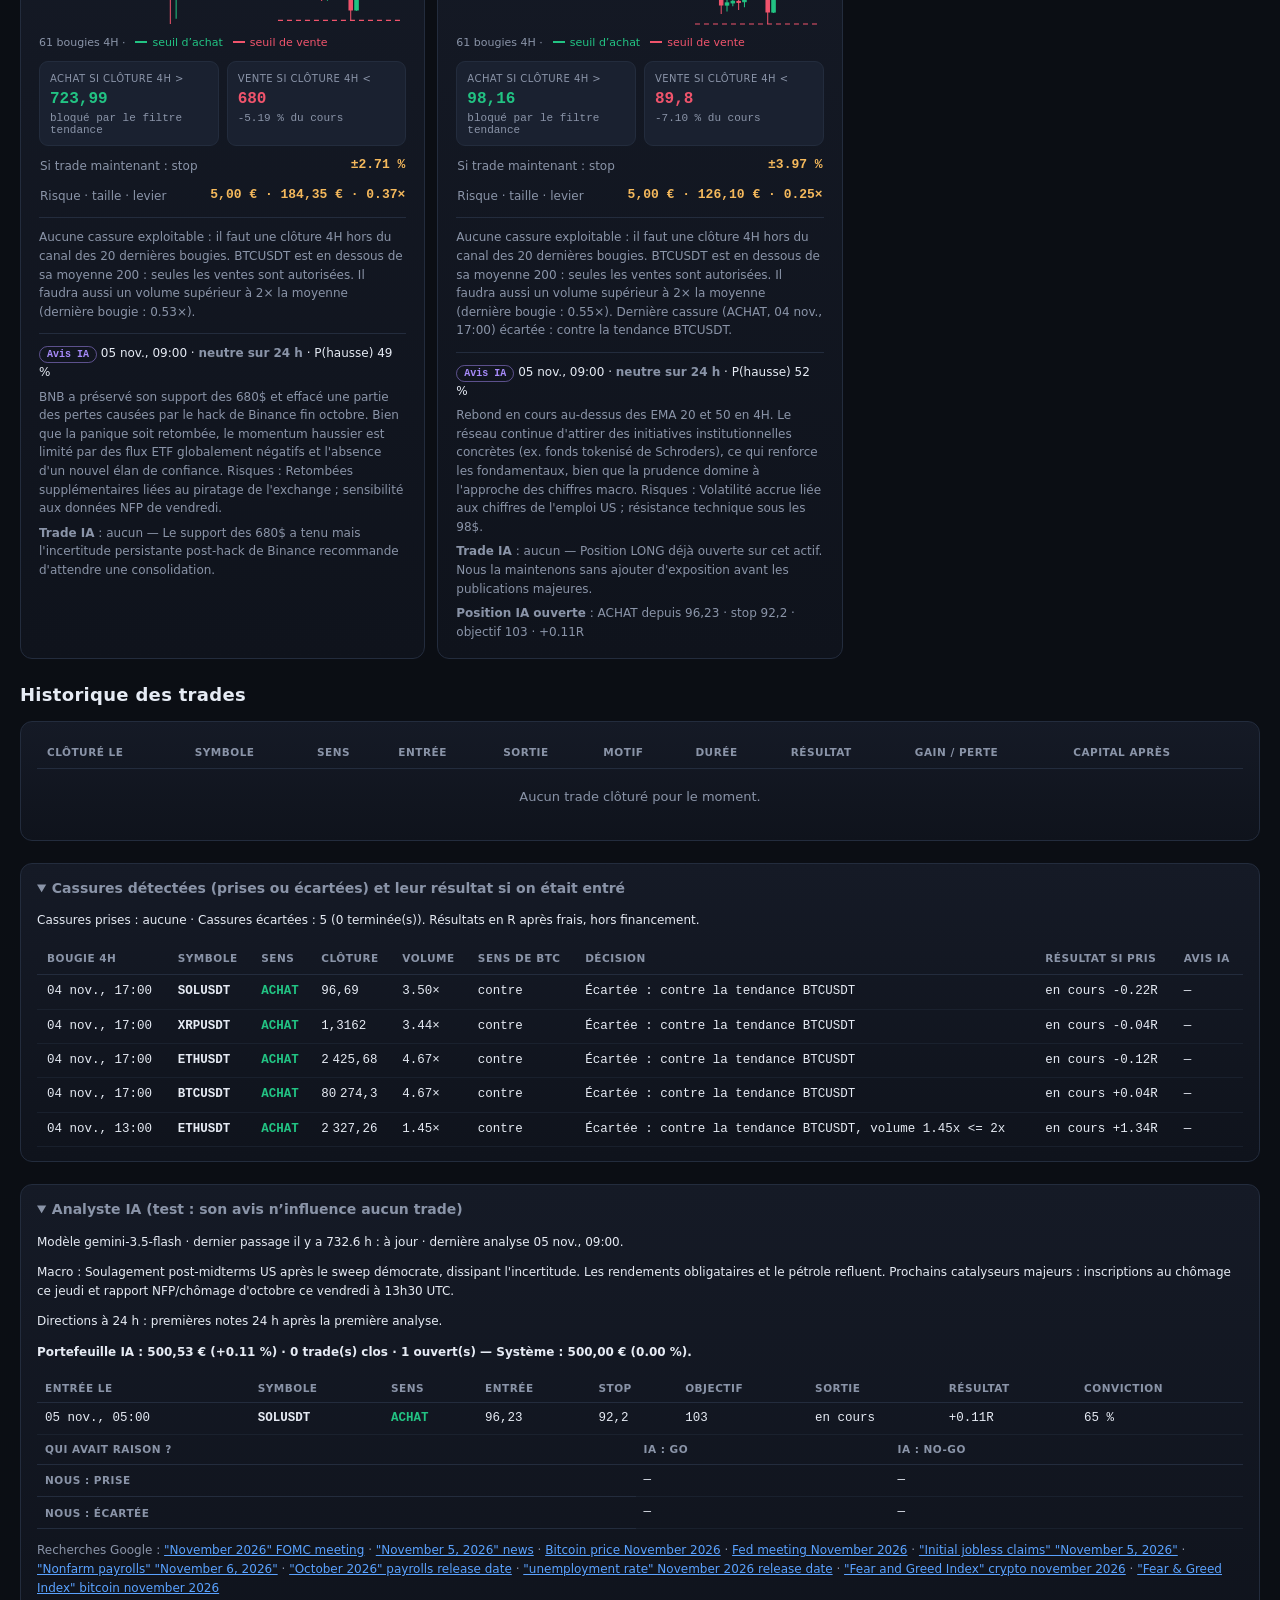
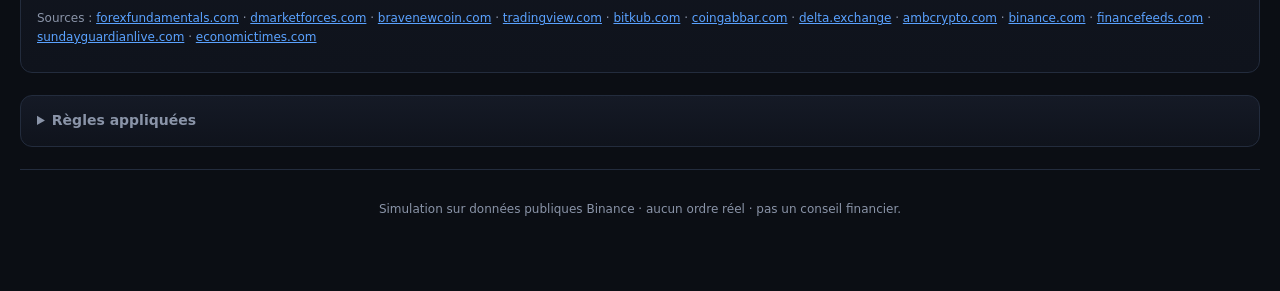
==== commit 58cd33f4: "feat(combo): second paper portfolio 4H + 1H reinforcement with its own AI analyst and dashboard tab" ====
--- a/frontend/index.html
+++ b/frontend/index.html
@@ -43,6 +43,12 @@
     </div>
   </section>
 
+  <nav class="view-tabs section" aria-label="Portefeuilles">
+    <button class="view-tab active" id="tab-main" type="button" aria-selected="true">Tendance 4H</button>
+    <button class="view-tab" id="tab-combo" type="button" aria-selected="false">4H + renfort 1H</button>
+  </nav>
+
+<div id="view-main">
   <section id="trend-summary" class="section">
     <div class="section-head">
       <div><h2>Capital</h2>
@@ -116,6 +122,82 @@
     <summary>Règles appliquées</summary>
     <ul class="small" id="trend-rules-list"></ul>
   </details>
+</div>
+
+<div id="view-combo" class="hidden">
+  <div class="notice hidden" id="cb-notice"></div>
+  <section class="section">
+    <div class="section-head">
+      <div><h2>Capital · 4H + renfort 1H</h2>
+        <p class="muted small" id="cb-subtitle">Second portefeuille fictif, indépendant de la Tendance 4H · aucun ordre réel.</p></div>
+    </div>
+    <div class="grid grid-status">
+      <div class="card stat"><span class="stat-label">Capital (positions valorisées)</span><span class="stat-value" id="cb-equity">—</span><span class="stat-sub" id="cb-equity-sub">—</span></div>
+      <div class="card stat"><span class="stat-label">Positions ouvertes</span><span class="stat-value" id="cb-open">—</span><span class="stat-sub" id="cb-open-sub">—</span></div>
+      <div class="card stat"><span class="stat-label">Trades clôturés</span><span class="stat-value" id="cb-trades">—</span><span class="stat-sub" id="cb-trades-sub">—</span></div>
+      <div class="card stat"><span class="stat-label">Pire baisse</span><span class="stat-value" id="cb-dd">—</span><span class="stat-sub" id="cb-started">—</span></div>
+    </div>
+  </section>
+
+  <section class="section">
+    <div class="section-head"><div><h2>Les 5 cryptos</h2>
+      <p class="muted small">Position 4H, renfort 1H et avis IA de ce portefeuille. Graphique : 60 dernières bougies 4H.</p></div></div>
+    <div class="signal-grid" id="cb-grid"></div>
+  </section>
+
+  <section class="section">
+    <div class="section-head"><h2>Historique des trades</h2></div>
+    <div class="card table-wrap">
+      <table class="table" id="cb-trades-table">
+        <thead><tr><th>Clôturé le</th><th>Livre</th><th>Symbole</th><th>Sens</th><th>Entrée</th><th>Sortie</th>
+          <th>Motif</th><th>Durée</th><th>Résultat</th><th>Gain / perte</th></tr></thead>
+        <tbody></tbody>
+      </table>
+      <div class="empty small hidden" id="cb-trades-empty">Aucun trade clôturé pour le moment.</div>
+    </div>
+  </section>
+
+  <details class="card section" open>
+    <summary>Cassures détectées (4H et 1H) et leur résultat si on était entré</summary>
+    <p class="small" id="cb-shadow-summary"></p>
+    <div class="table-wrap">
+      <table class="table" id="cb-evaluations-table">
+        <thead><tr><th>Bougie</th><th>Livre</th><th>Symbole</th><th>Sens</th><th>Clôture</th><th>Volume</th>
+          <th>Décision</th><th>Résultat si pris</th><th>Avis IA</th></tr></thead>
+        <tbody></tbody>
+      </table>
+      <div class="empty small hidden" id="cb-evaluations-empty">Aucune cassure détectée depuis le démarrage.</div>
+    </div>
+  </details>
+
+  <details class="card section" open>
+    <summary>Analyste IA de ce portefeuille (test : son avis n’influence aucun trade)</summary>
+    <p class="small" id="cb-ai-status">—</p>
+    <p class="small" id="cb-ai-macro"></p>
+    <p class="small" id="cb-ai-direction">—</p>
+    <p class="small"><b id="cb-ai-portfolio">—</b></p>
+    <div class="table-wrap">
+      <table class="table compact" id="cb-ai-trades-table">
+        <thead><tr><th>Entrée le</th><th>Symbole</th><th>Sens</th><th>Entrée</th><th>Stop</th><th>Objectif</th>
+          <th>Sortie</th><th>Résultat</th><th>Conviction</th></tr></thead>
+        <tbody></tbody>
+      </table>
+      <div class="empty small hidden" id="cb-ai-trades-empty">Aucun trade IA pour le moment.</div>
+    </div>
+    <div class="table-wrap">
+      <table class="table compact" id="cb-ai-matrix">
+        <thead><tr><th>Qui avait raison ?</th><th>IA : GO</th><th>IA : NO-GO</th></tr></thead>
+        <tbody></tbody>
+      </table>
+    </div>
+    <div class="small muted" id="cb-ai-sources"></div>
+  </details>
+
+  <details class="card section">
+    <summary>Règles appliquées</summary>
+    <ul class="small" id="cb-rules-list"></ul>
+  </details>
+</div>
 
   <footer class="footer">
     <p class="muted small">Simulation sur données publiques Binance · aucun ordre réel · pas un conseil financier.</p>
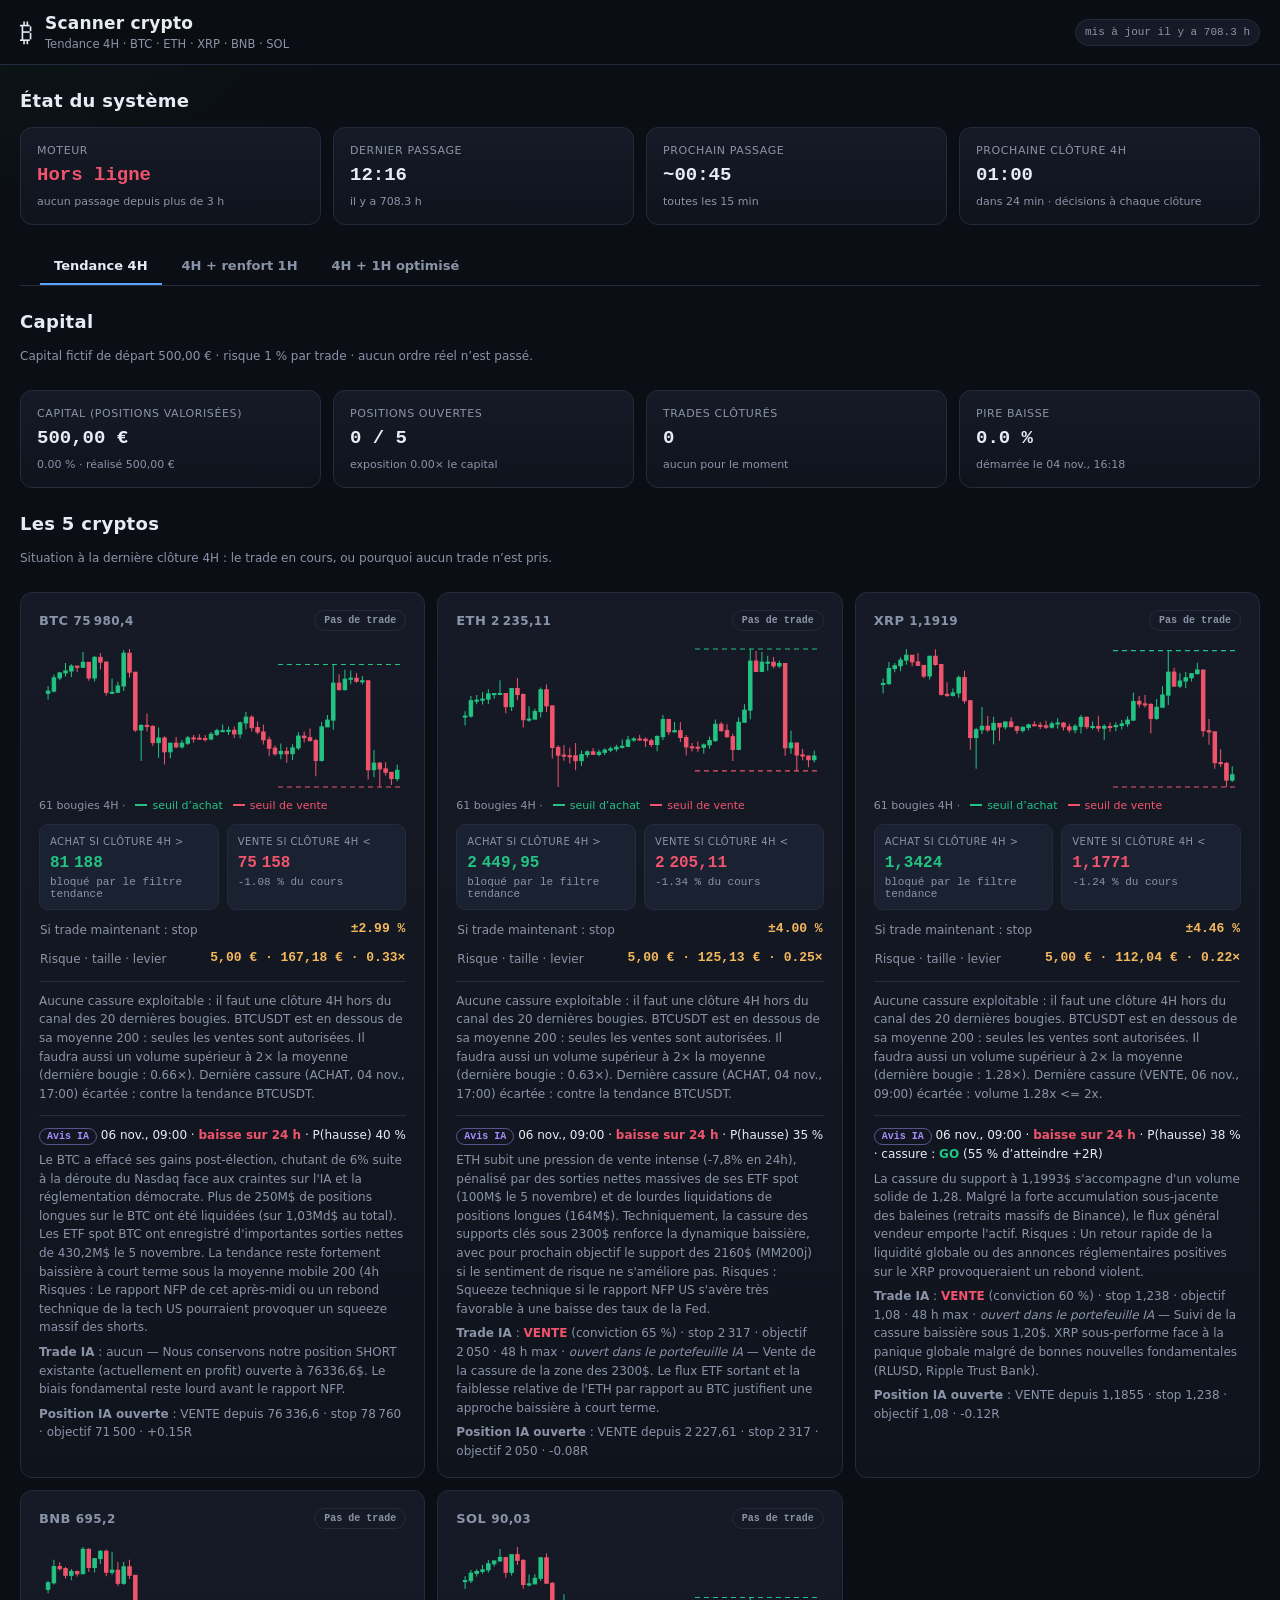
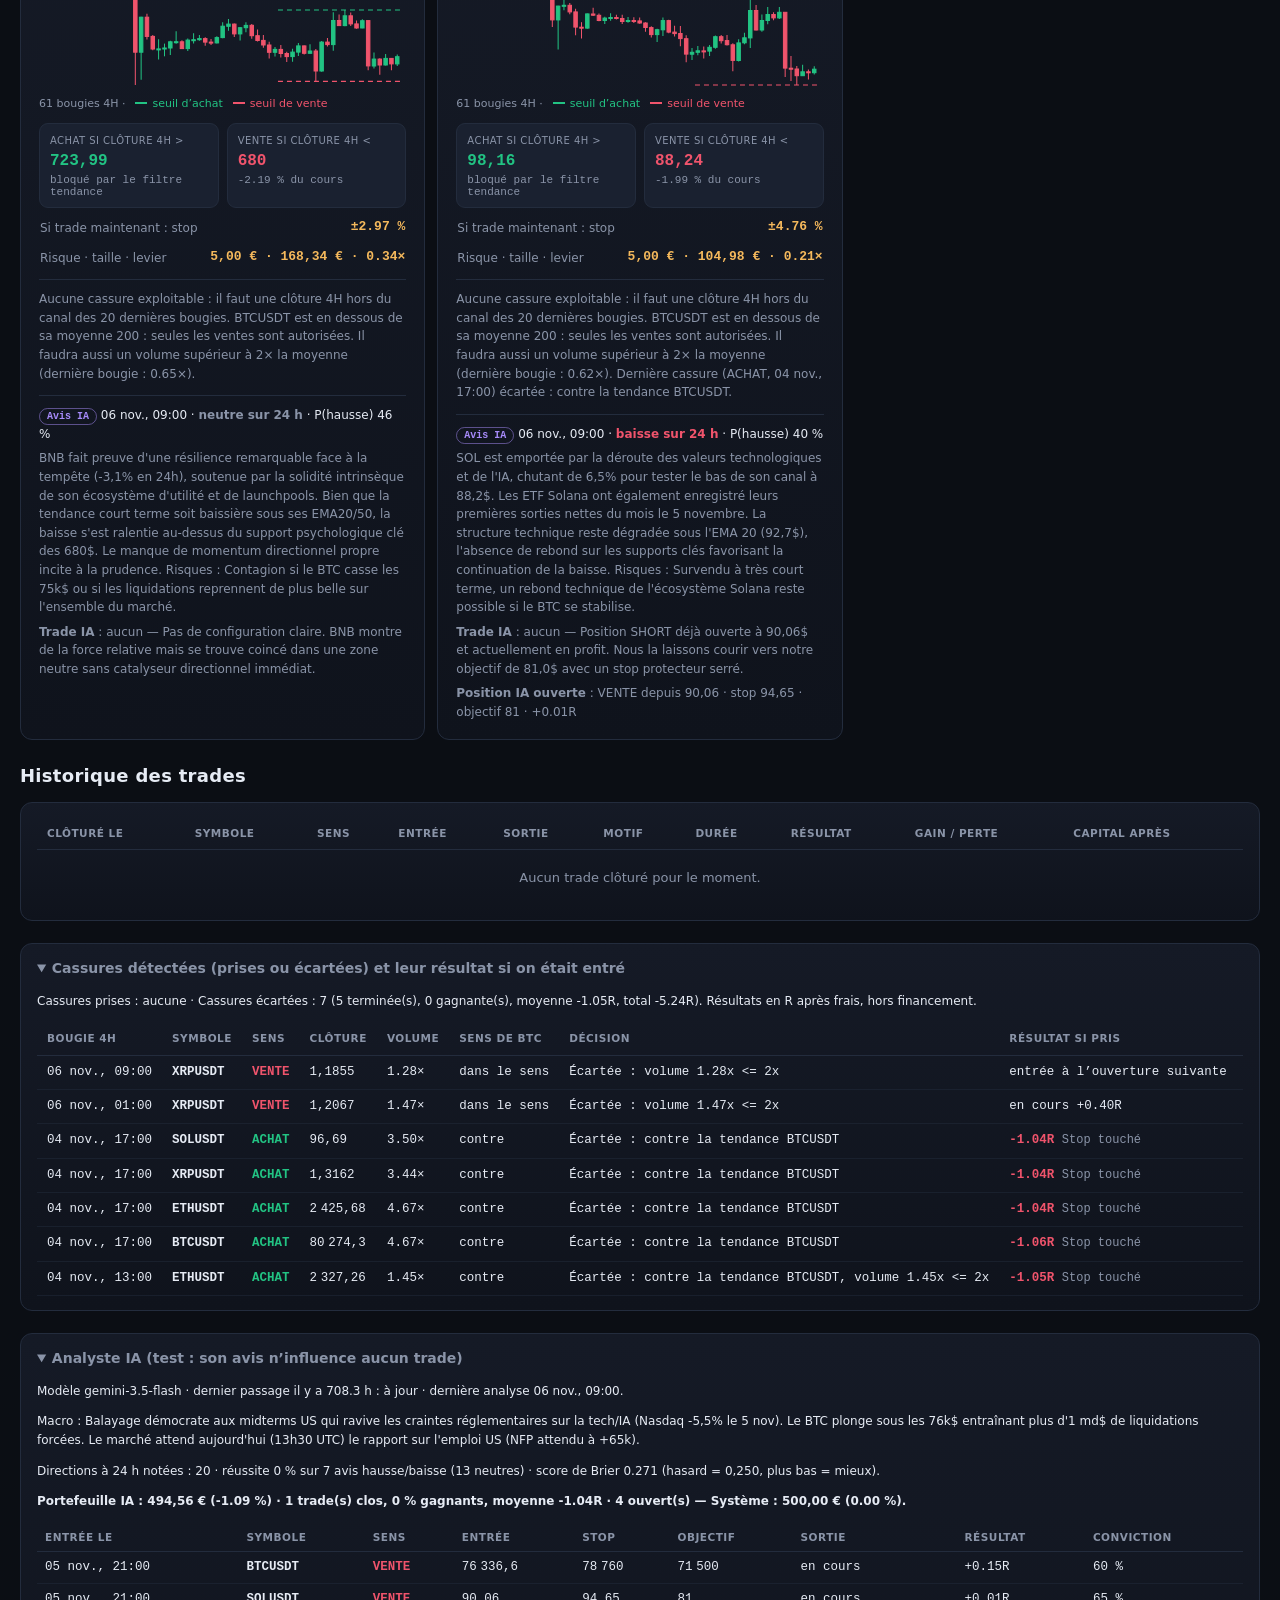
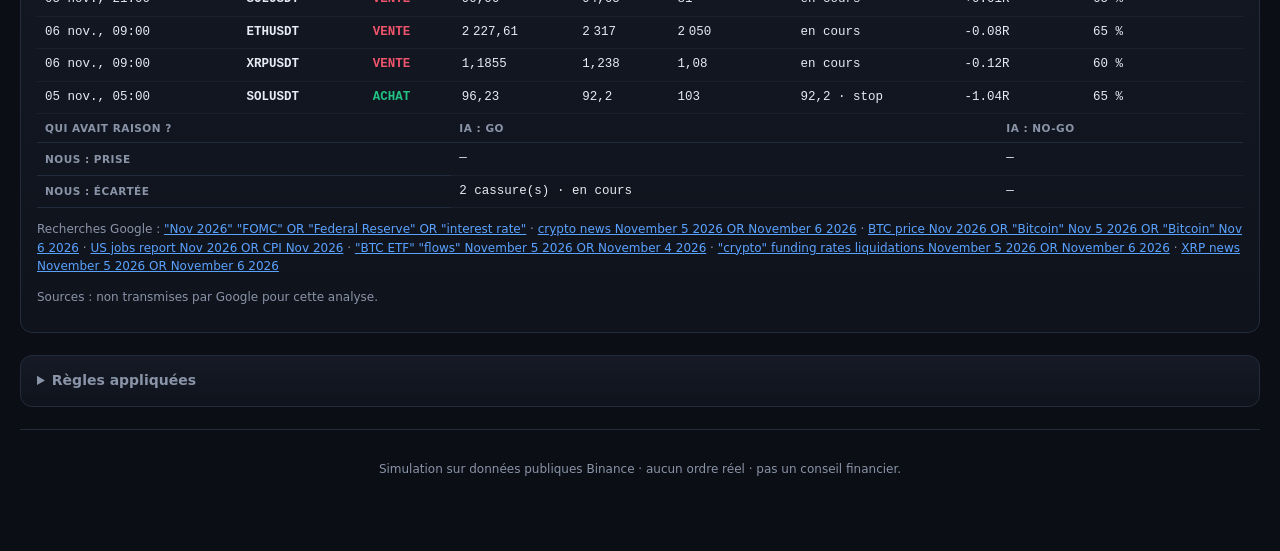
==== commit 0d416cee: "Add third paper portfolio: 4H + 1H optimise (EMA300 trend, max 3 same side, risk x2)" ====
--- a/frontend/index.html
+++ b/frontend/index.html
@@ -46,6 +46,7 @@
   <nav class="view-tabs section" aria-label="Portefeuilles">
     <button class="view-tab active" id="tab-main" type="button" aria-selected="true">Tendance 4H</button>
     <button class="view-tab" id="tab-combo" type="button" aria-selected="false">4H + renfort 1H</button>
+    <button class="view-tab" id="tab-opti" type="button" aria-selected="false">4H + 1H optimisé</button>
   </nav>
 
 <div id="view-main">
@@ -199,6 +200,58 @@
   </details>
 </div>
 
+<div id="view-opti" class="hidden">
+  <div class="notice hidden" id="op-notice"></div>
+  <section class="section">
+    <div class="section-head">
+      <div><h2>Capital · 4H + 1H optimisé</h2>
+        <p class="muted small" id="op-subtitle">Troisième portefeuille fictif, indépendant des deux autres · aucun ordre réel.</p></div>
+    </div>
+    <div class="grid grid-status">
+      <div class="card stat"><span class="stat-label">Capital (positions valorisées)</span><span class="stat-value" id="op-equity">—</span><span class="stat-sub" id="op-equity-sub">—</span></div>
+      <div class="card stat"><span class="stat-label">Positions ouvertes</span><span class="stat-value" id="op-open">—</span><span class="stat-sub" id="op-open-sub">—</span></div>
+      <div class="card stat"><span class="stat-label">Trades clôturés</span><span class="stat-value" id="op-trades">—</span><span class="stat-sub" id="op-trades-sub">—</span></div>
+      <div class="card stat"><span class="stat-label">Pire baisse</span><span class="stat-value" id="op-dd">—</span><span class="stat-sub" id="op-started">—</span></div>
+    </div>
+  </section>
+
+  <section class="section">
+    <div class="section-head"><div><h2>Les 5 cryptos</h2>
+      <p class="muted small">Position 4H et renfort 1H de ce portefeuille. Graphique : 60 dernières bougies 4H.</p></div></div>
+    <div class="signal-grid" id="op-grid"></div>
+  </section>
+
+  <section class="section">
+    <div class="section-head"><h2>Historique des trades</h2></div>
+    <div class="card table-wrap">
+      <table class="table" id="op-trades-table">
+        <thead><tr><th>Clôturé le</th><th>Livre</th><th>Symbole</th><th>Sens</th><th>Entrée</th><th>Sortie</th>
+          <th>Motif</th><th>Durée</th><th>Résultat</th><th>Gain / perte</th></tr></thead>
+        <tbody></tbody>
+      </table>
+      <div class="empty small hidden" id="op-trades-empty">Aucun trade clôturé pour le moment.</div>
+    </div>
+  </section>
+
+  <details class="card section" open>
+    <summary>Cassures détectées (4H et 1H) et leur résultat si on était entré</summary>
+    <p class="small" id="op-shadow-summary"></p>
+    <div class="table-wrap">
+      <table class="table" id="op-evaluations-table">
+        <thead><tr><th>Bougie</th><th>Livre</th><th>Symbole</th><th>Sens</th><th>Clôture</th><th>Volume</th>
+          <th>Décision</th><th>Résultat si pris</th></tr></thead>
+        <tbody></tbody>
+      </table>
+      <div class="empty small hidden" id="op-evaluations-empty">Aucune cassure détectée depuis le démarrage.</div>
+    </div>
+  </details>
+
+  <details class="card section" open>
+    <summary>Règles appliquées</summary>
+    <ul class="small" id="op-rules-list"></ul>
+  </details>
+</div>
+
   <footer class="footer">
     <p class="muted small">Simulation sur données publiques Binance · aucun ordre réel · pas un conseil financier.</p>
   </footer>
